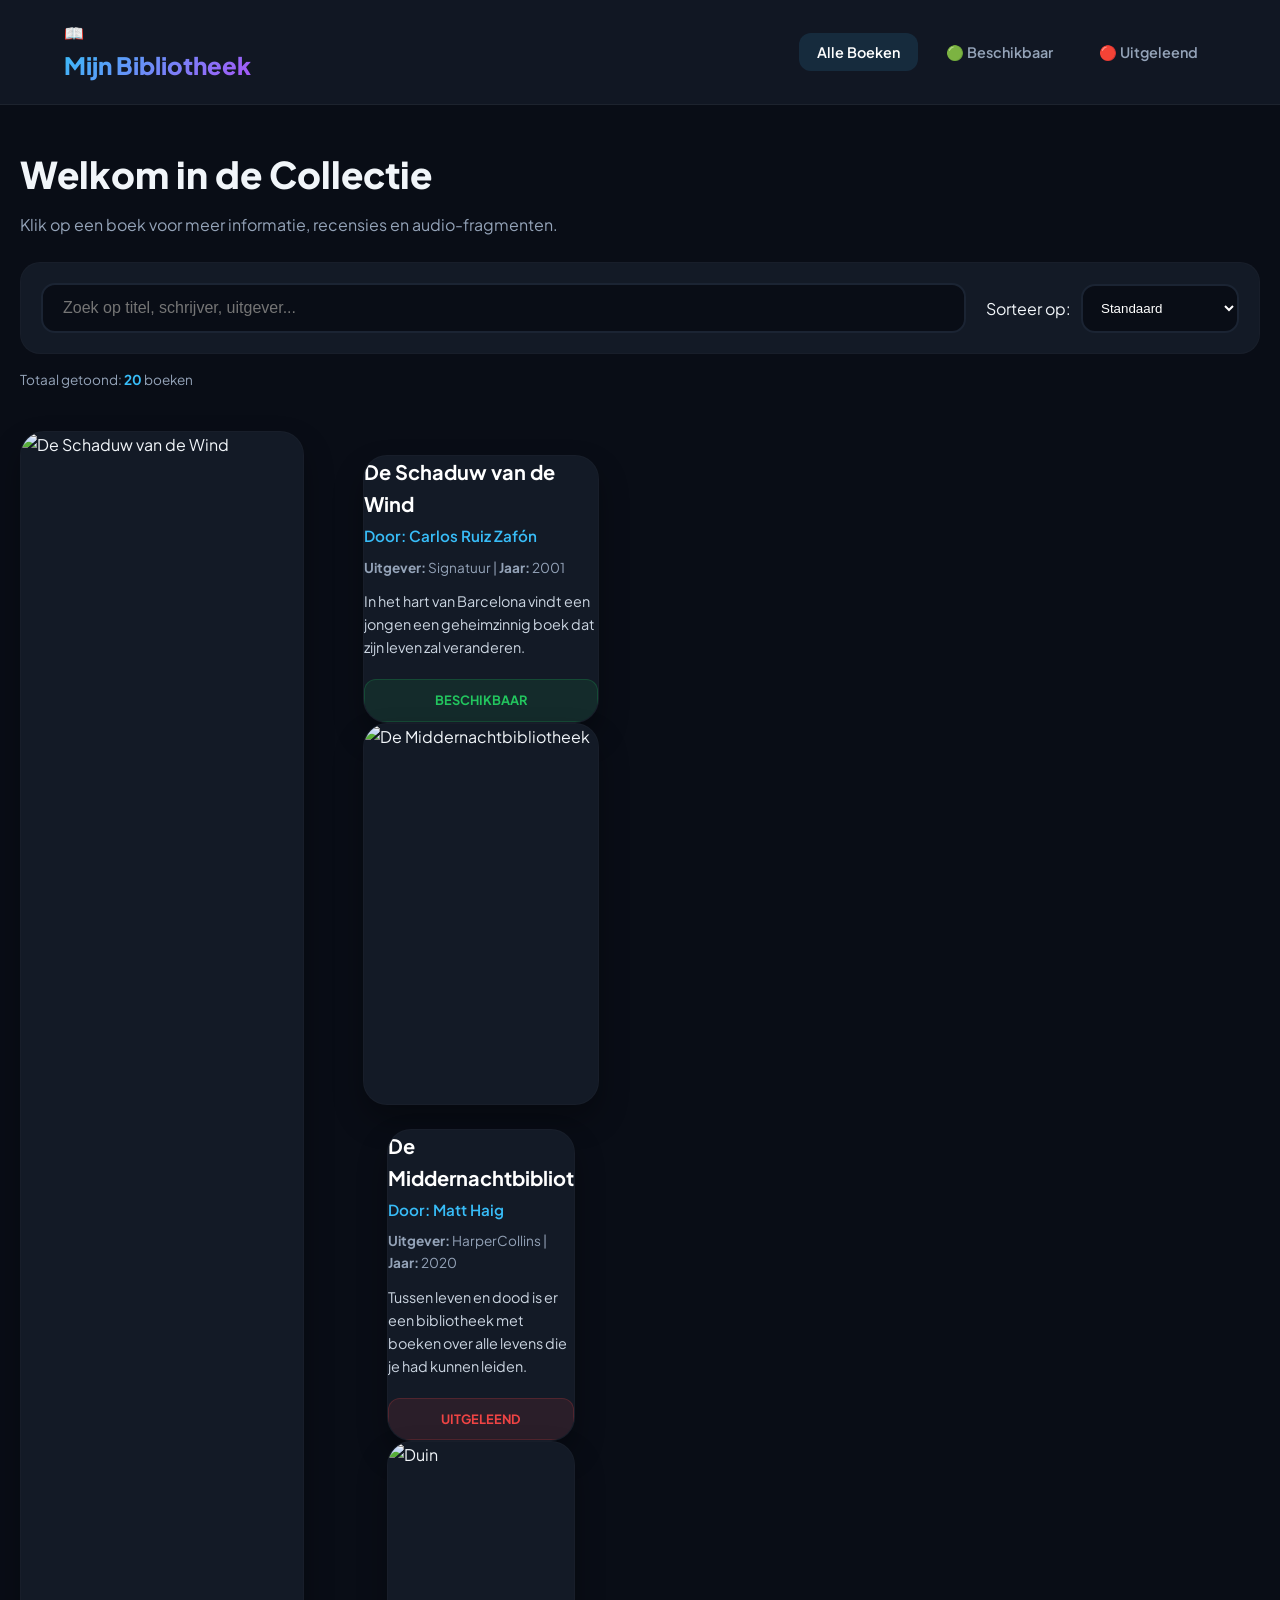
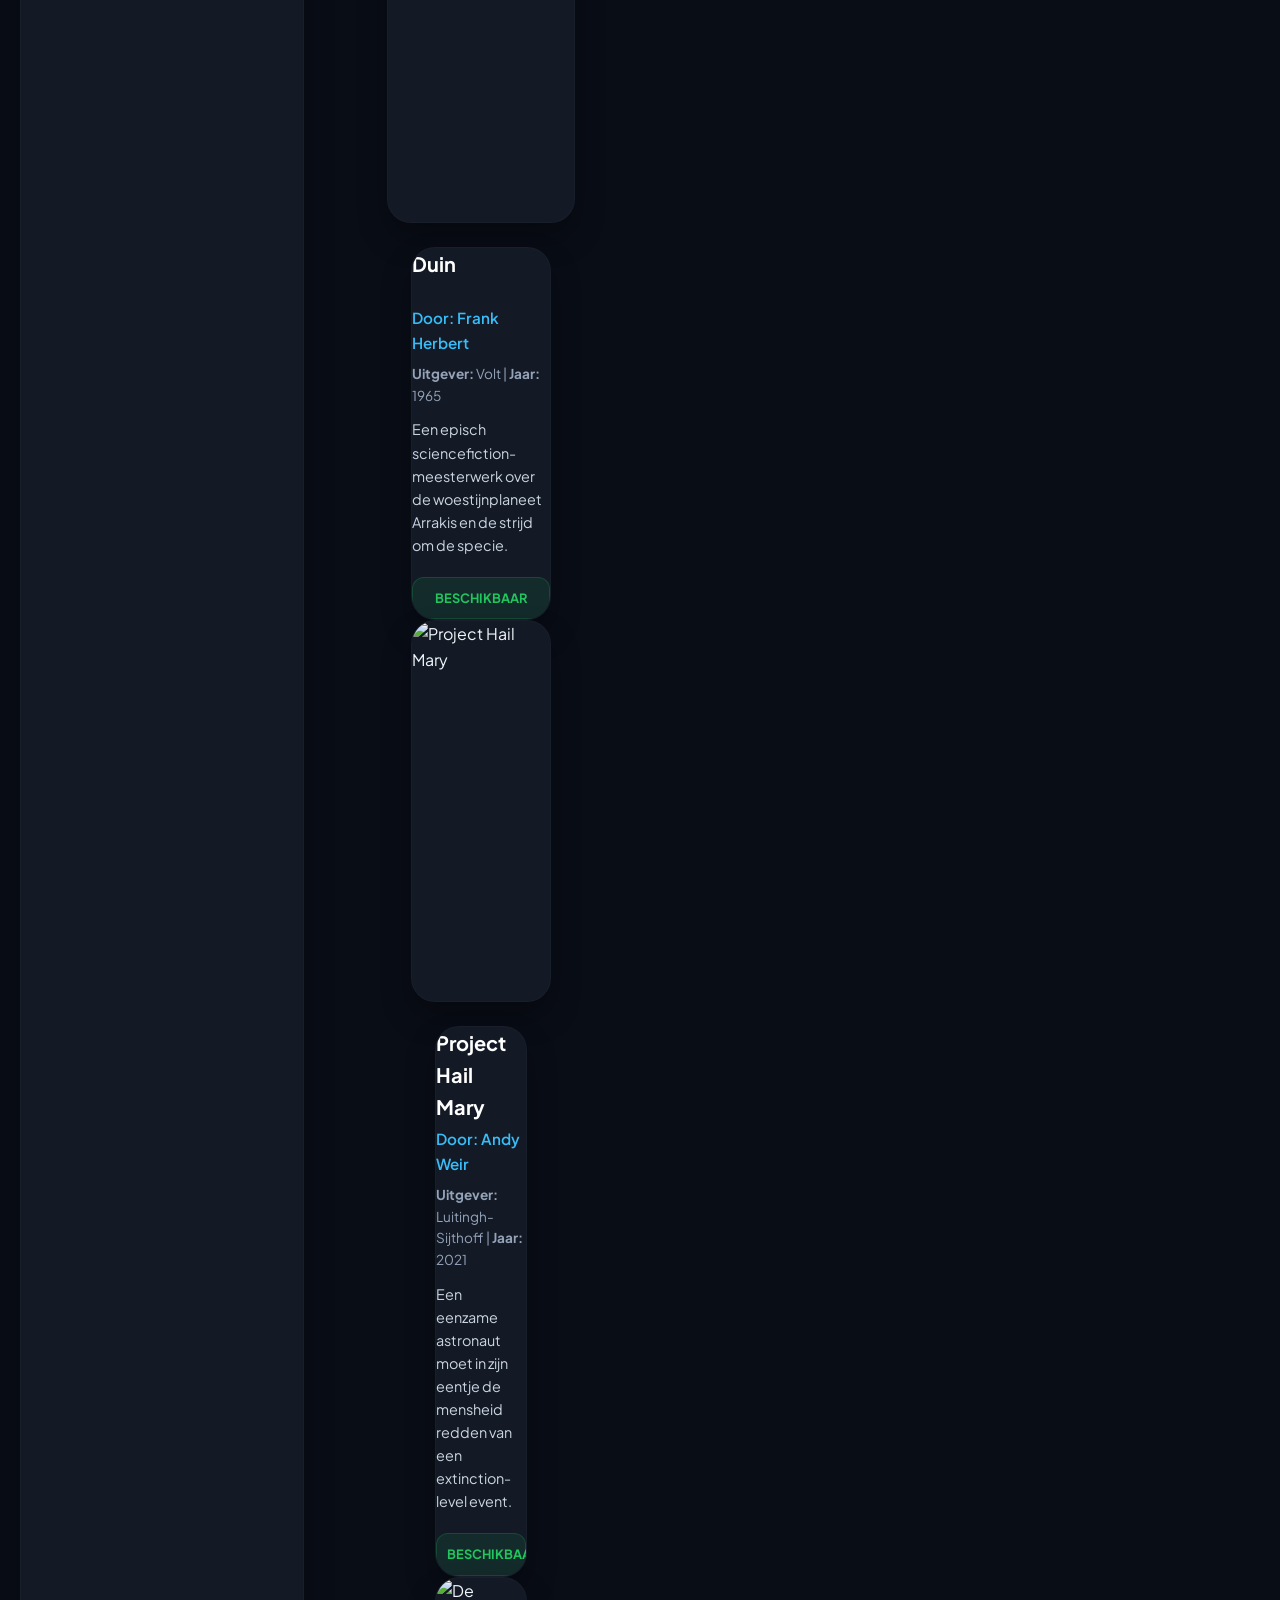
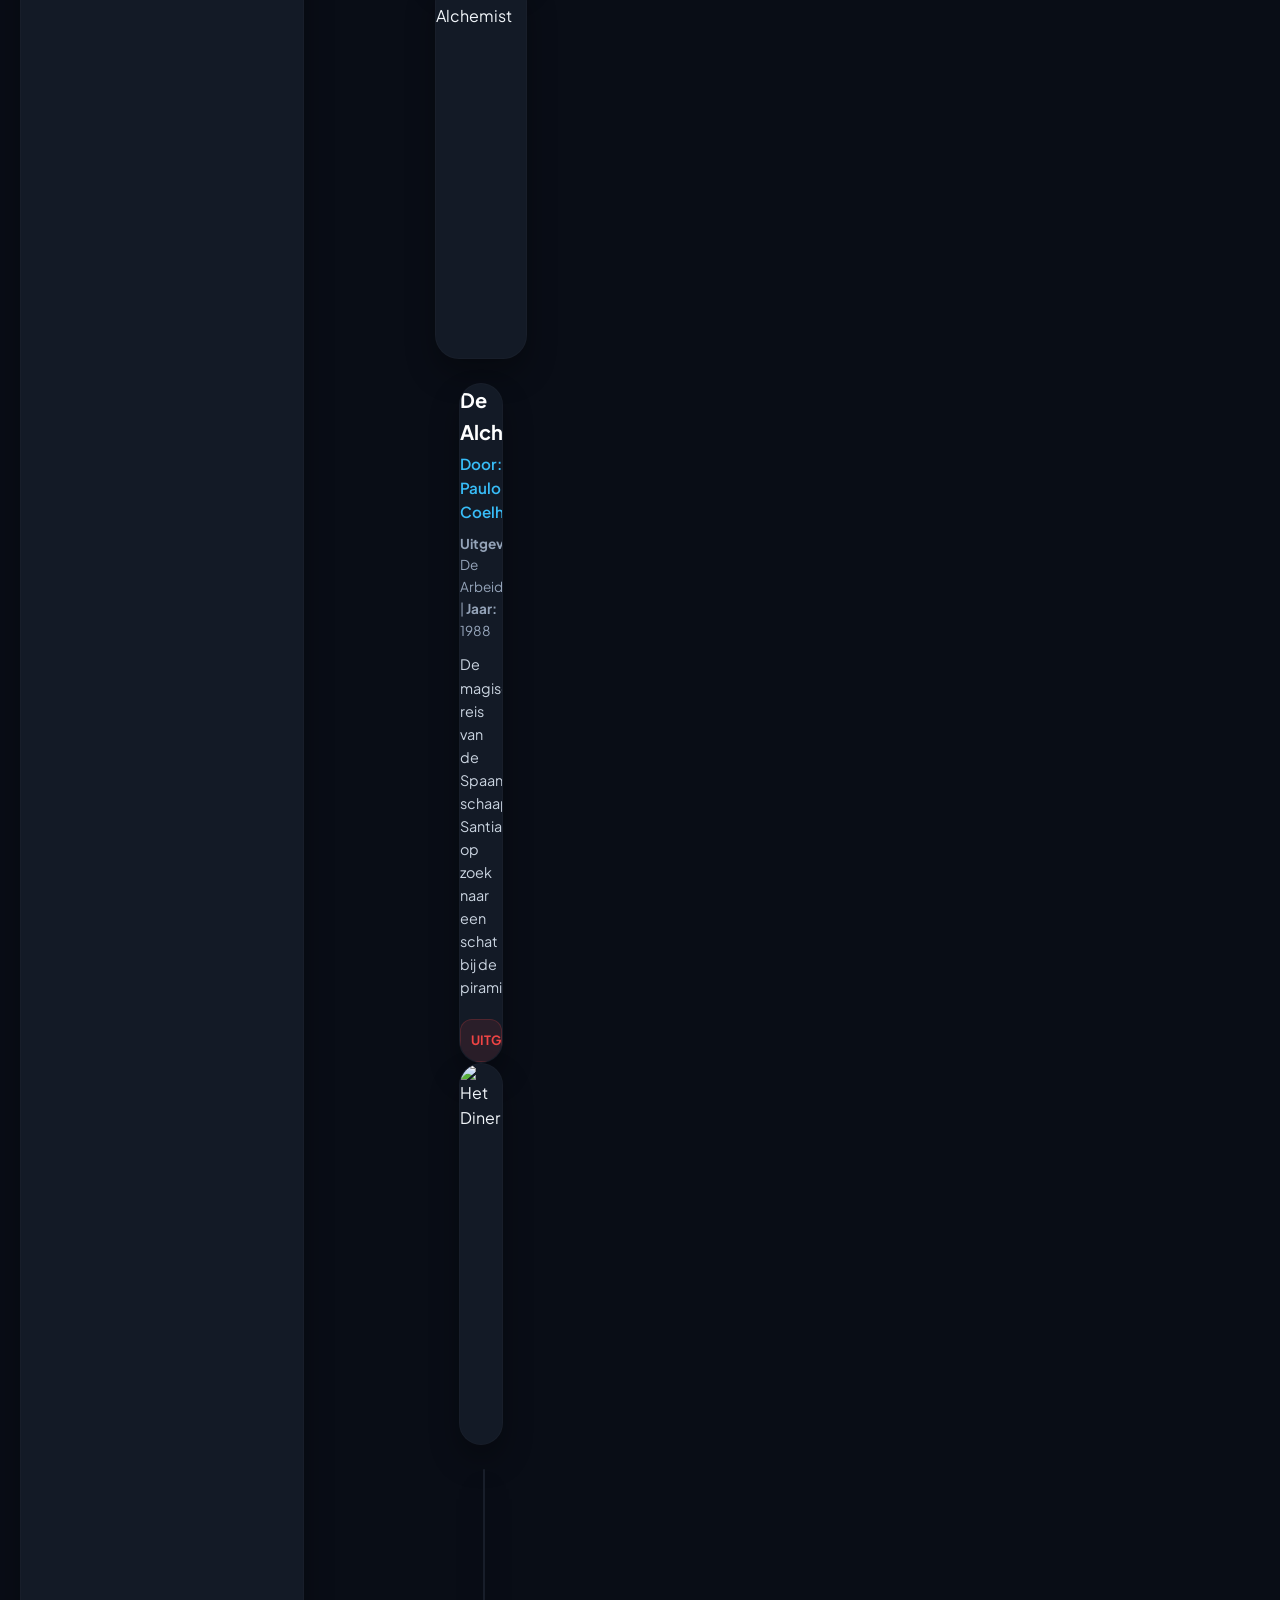
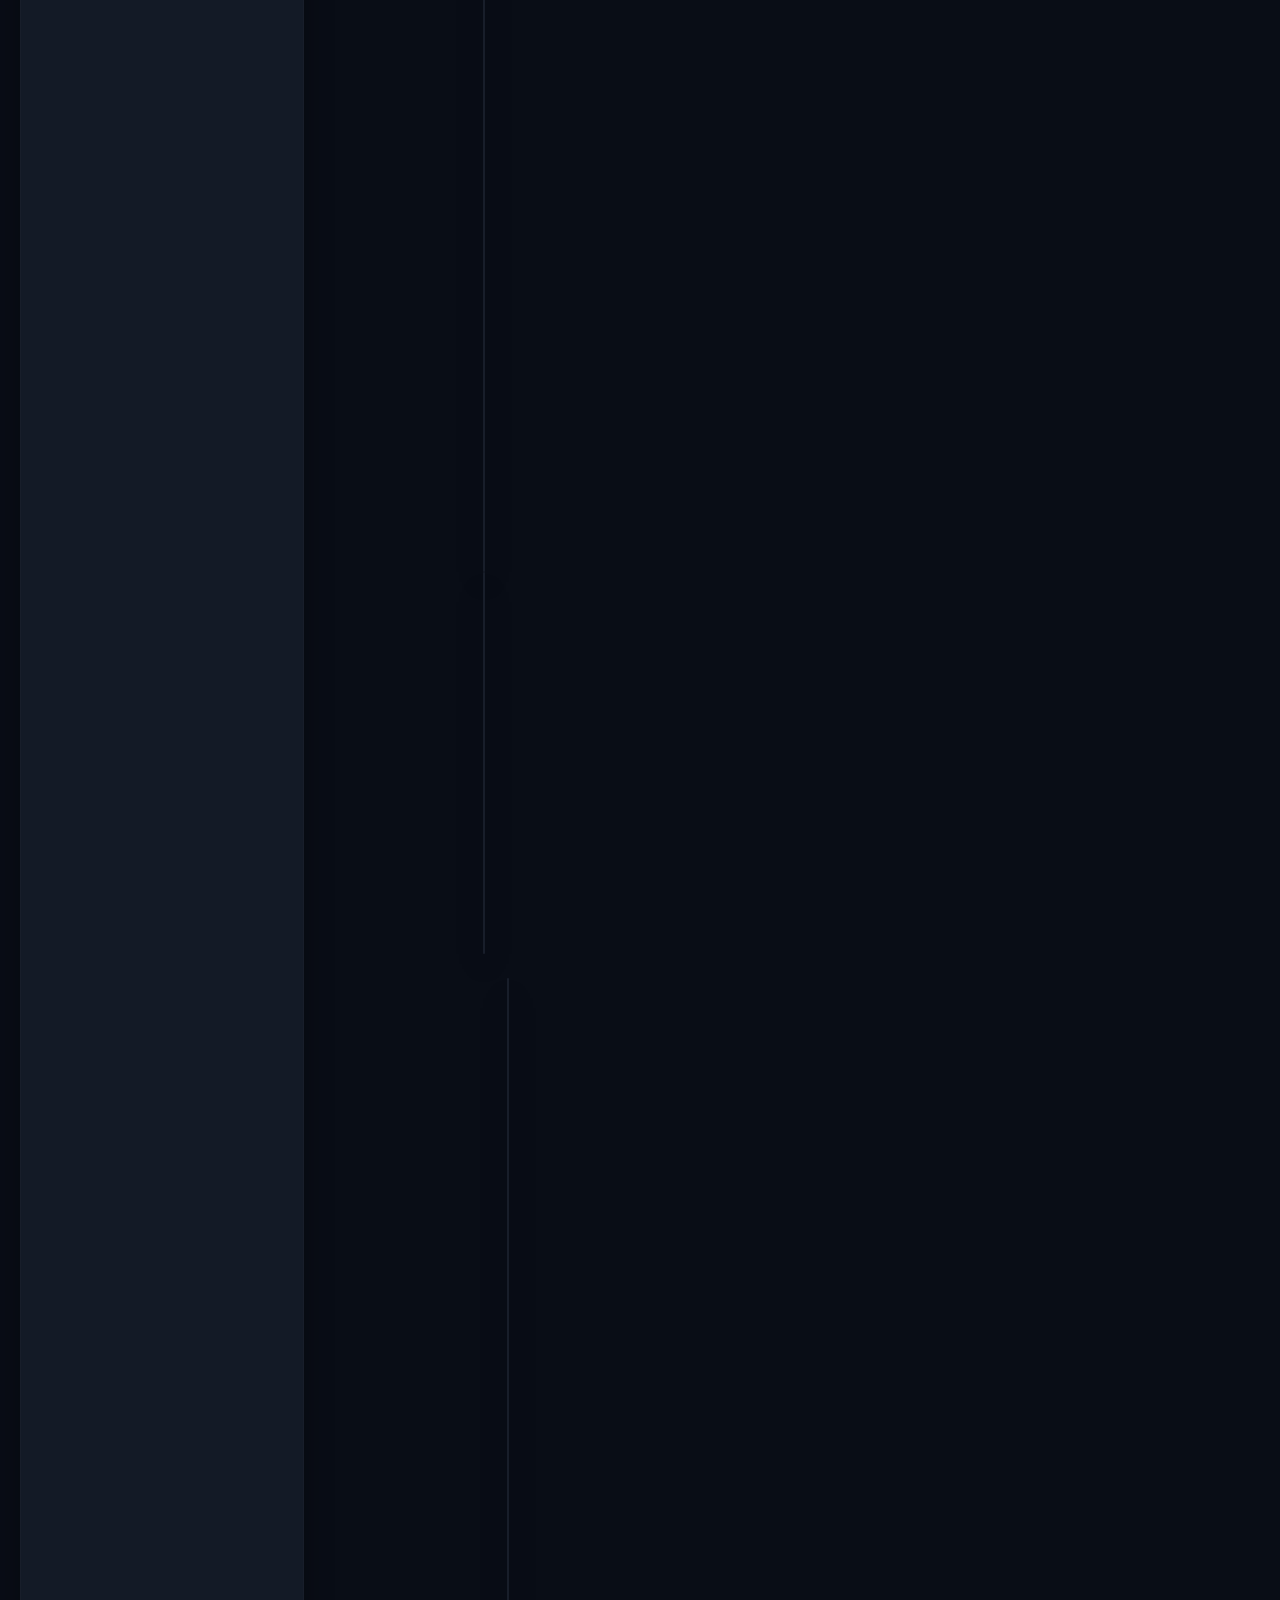
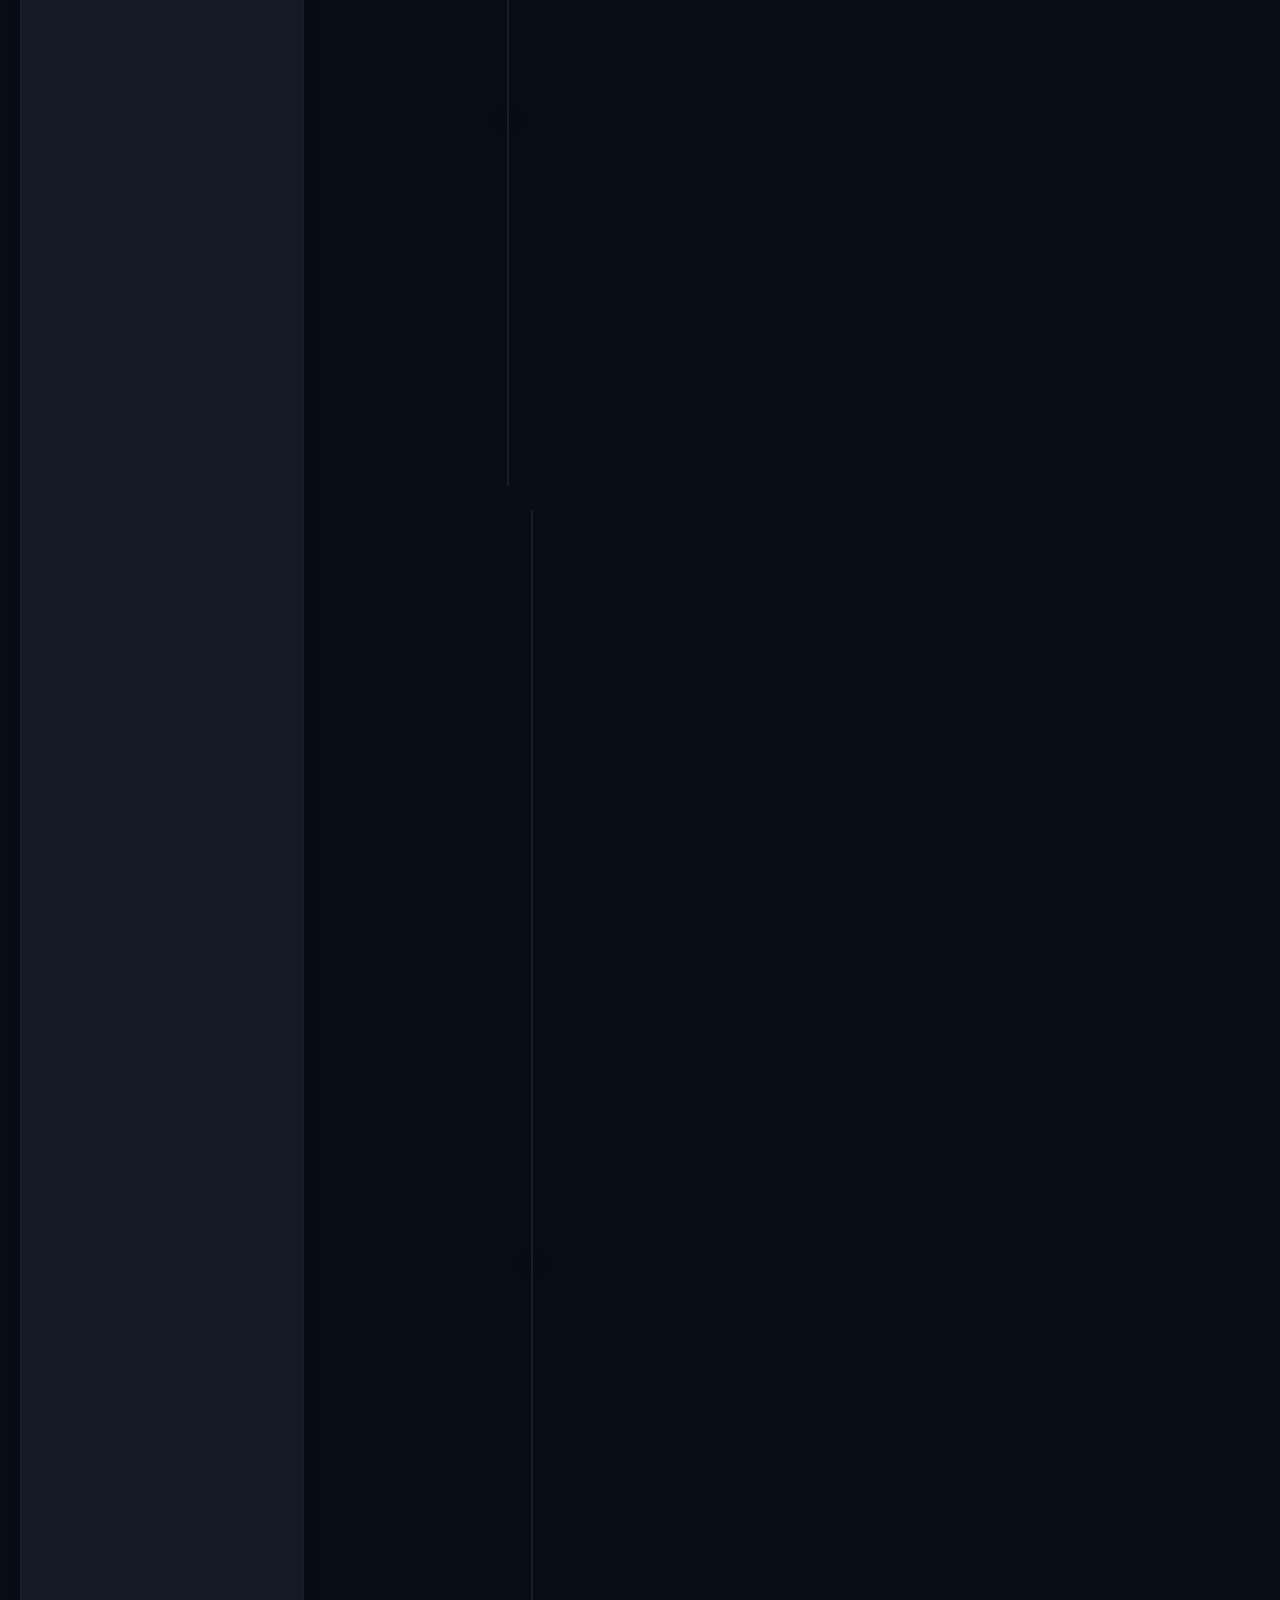
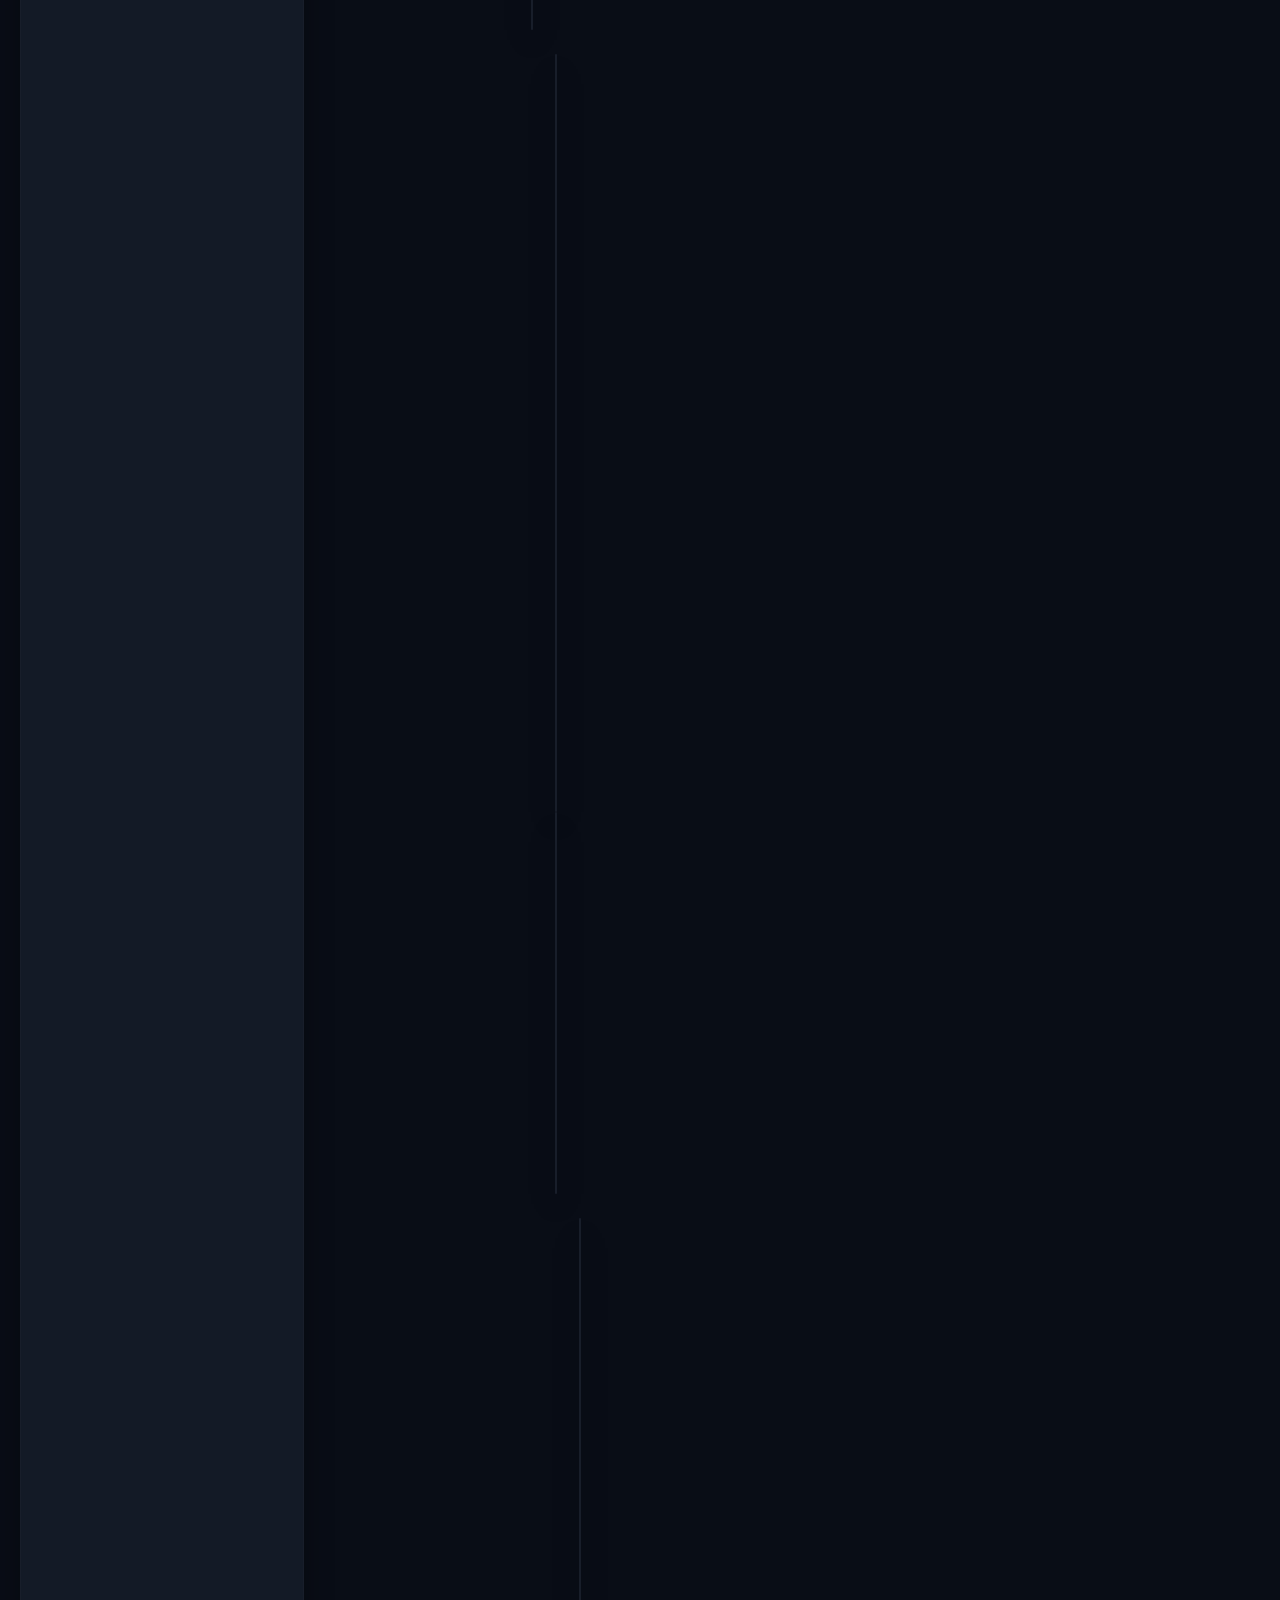
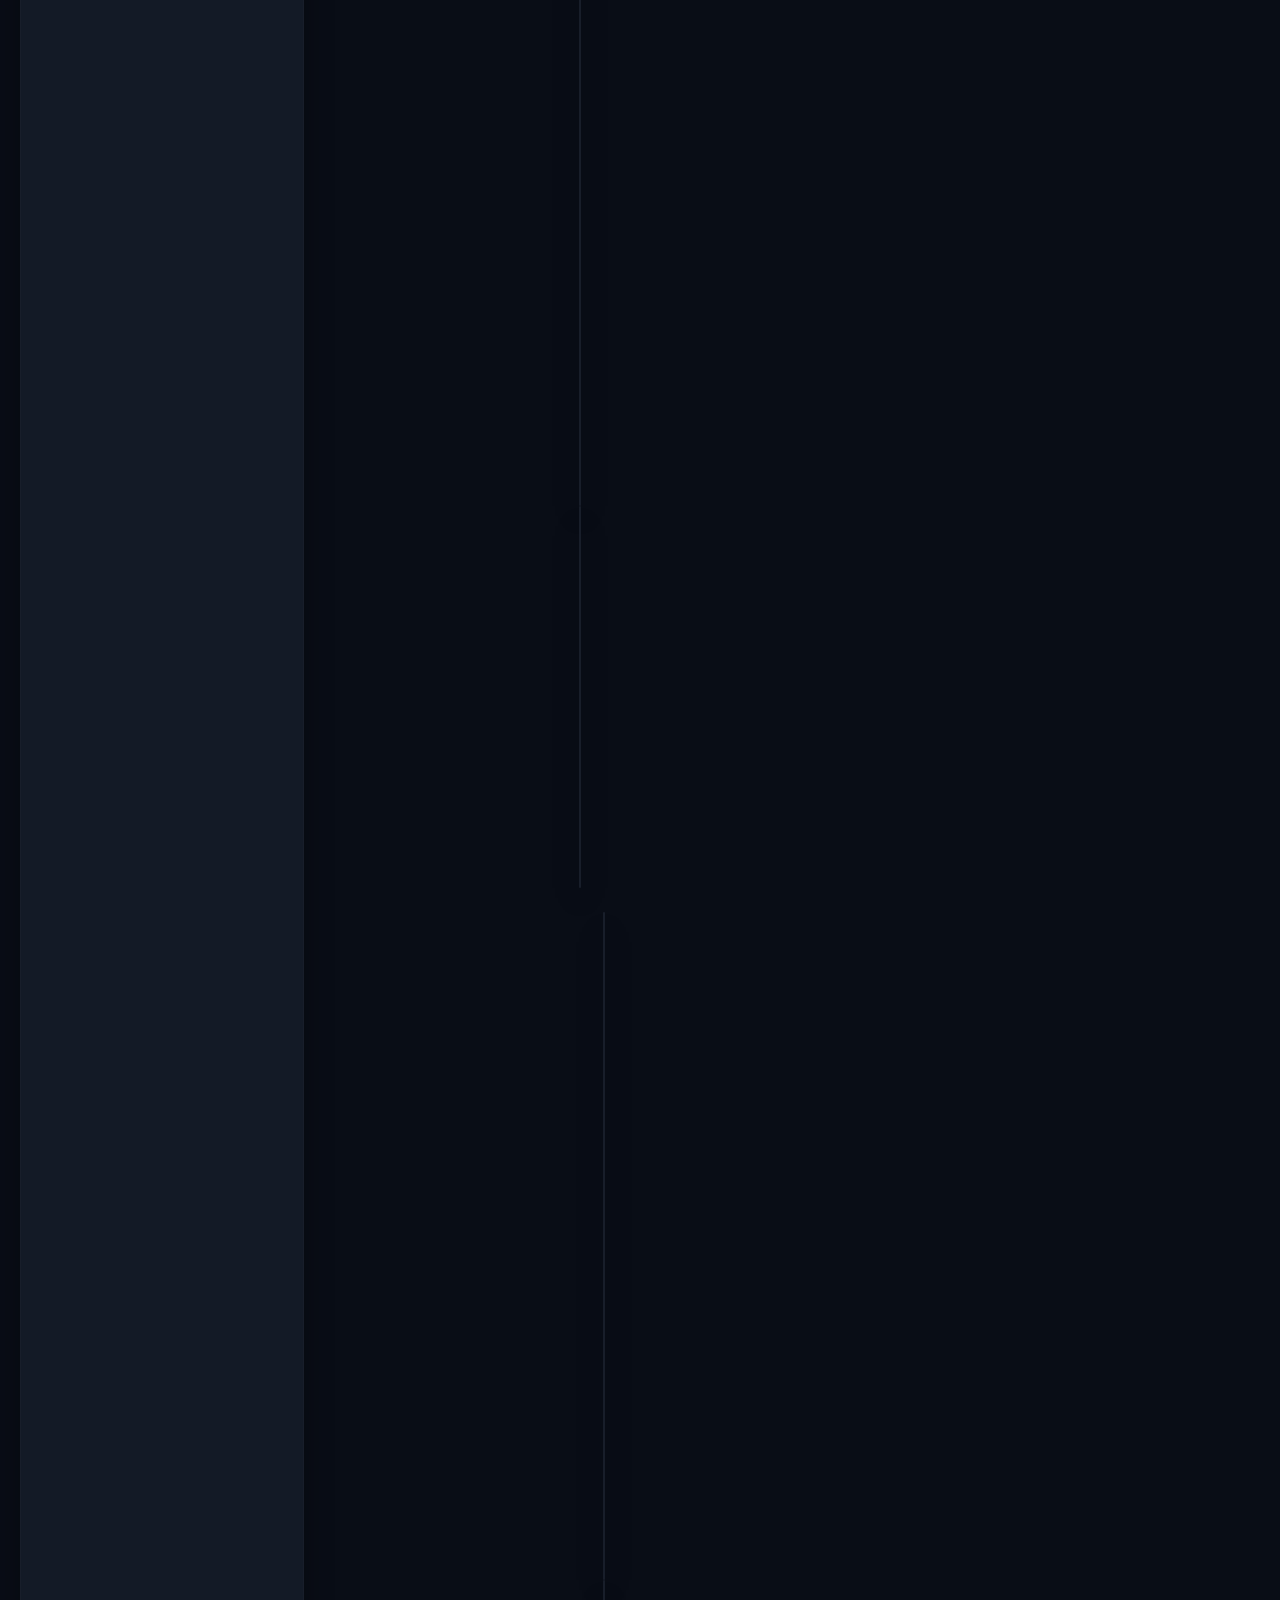
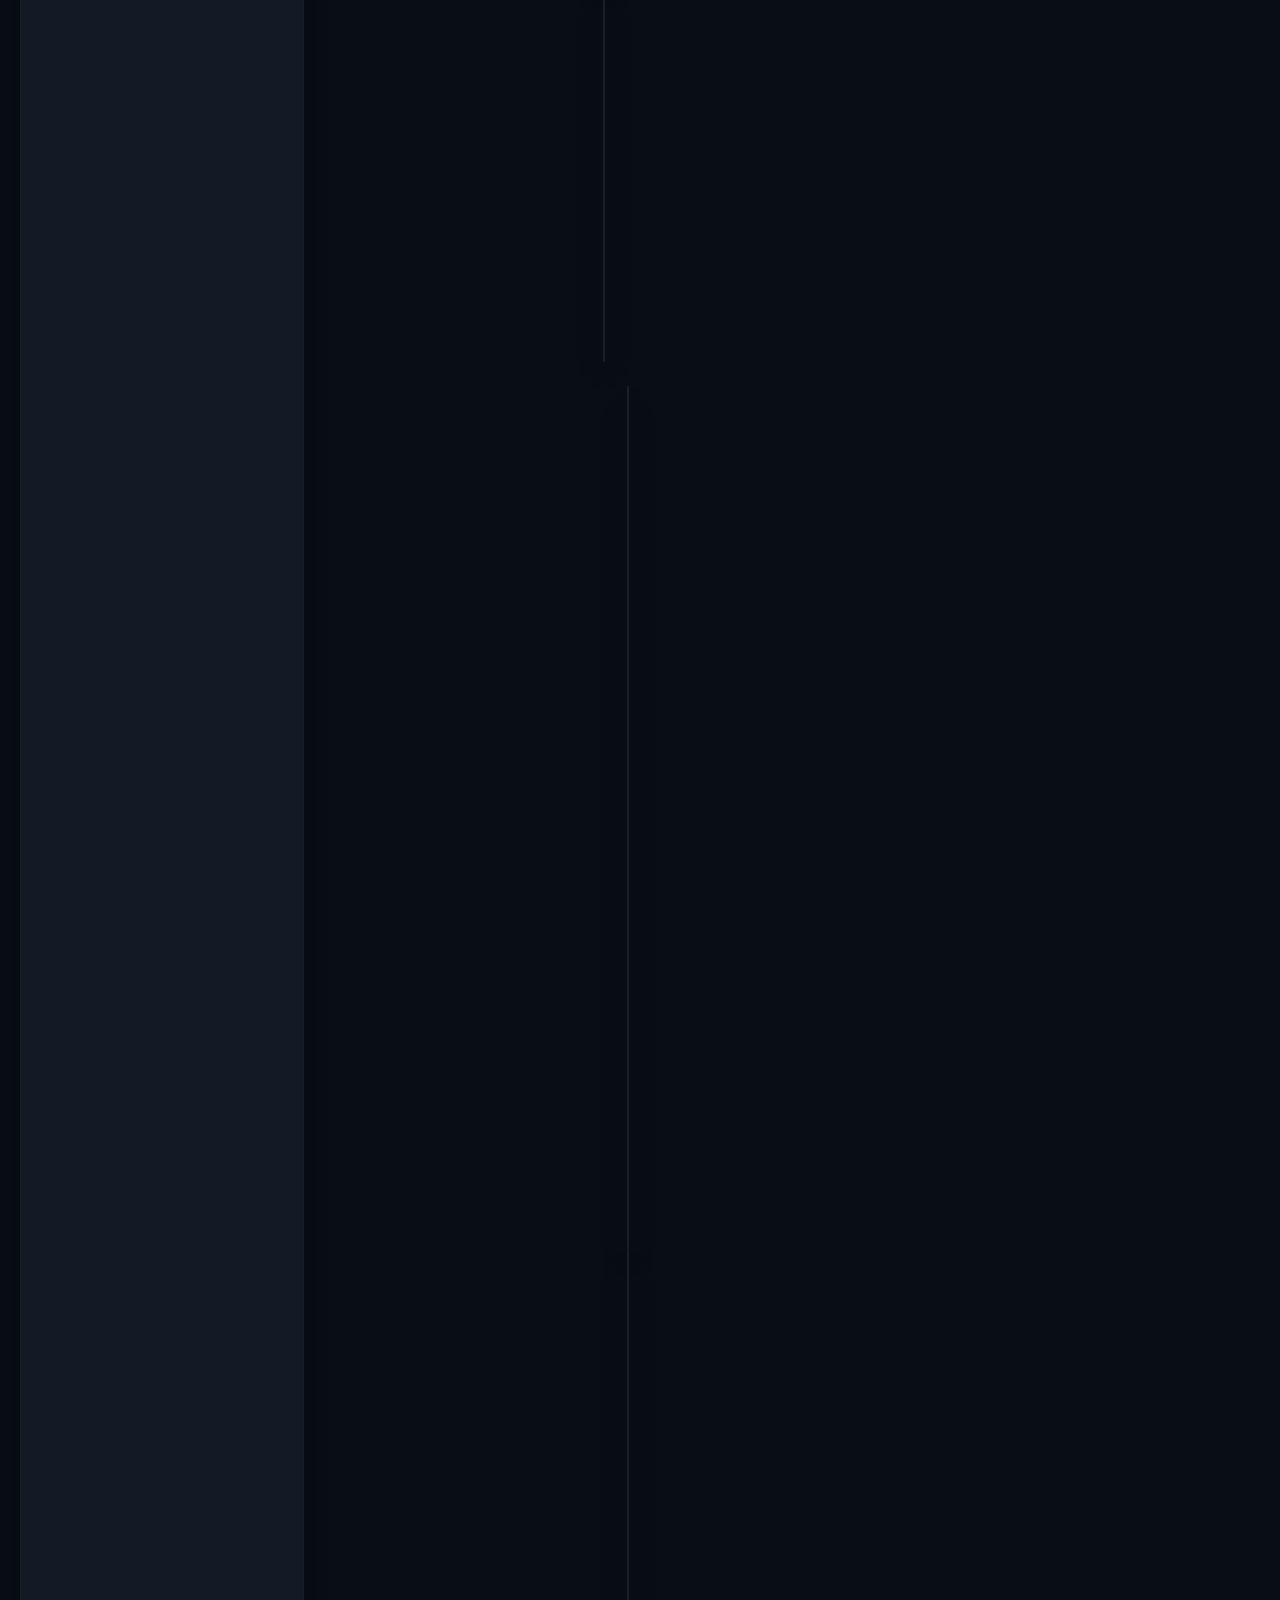
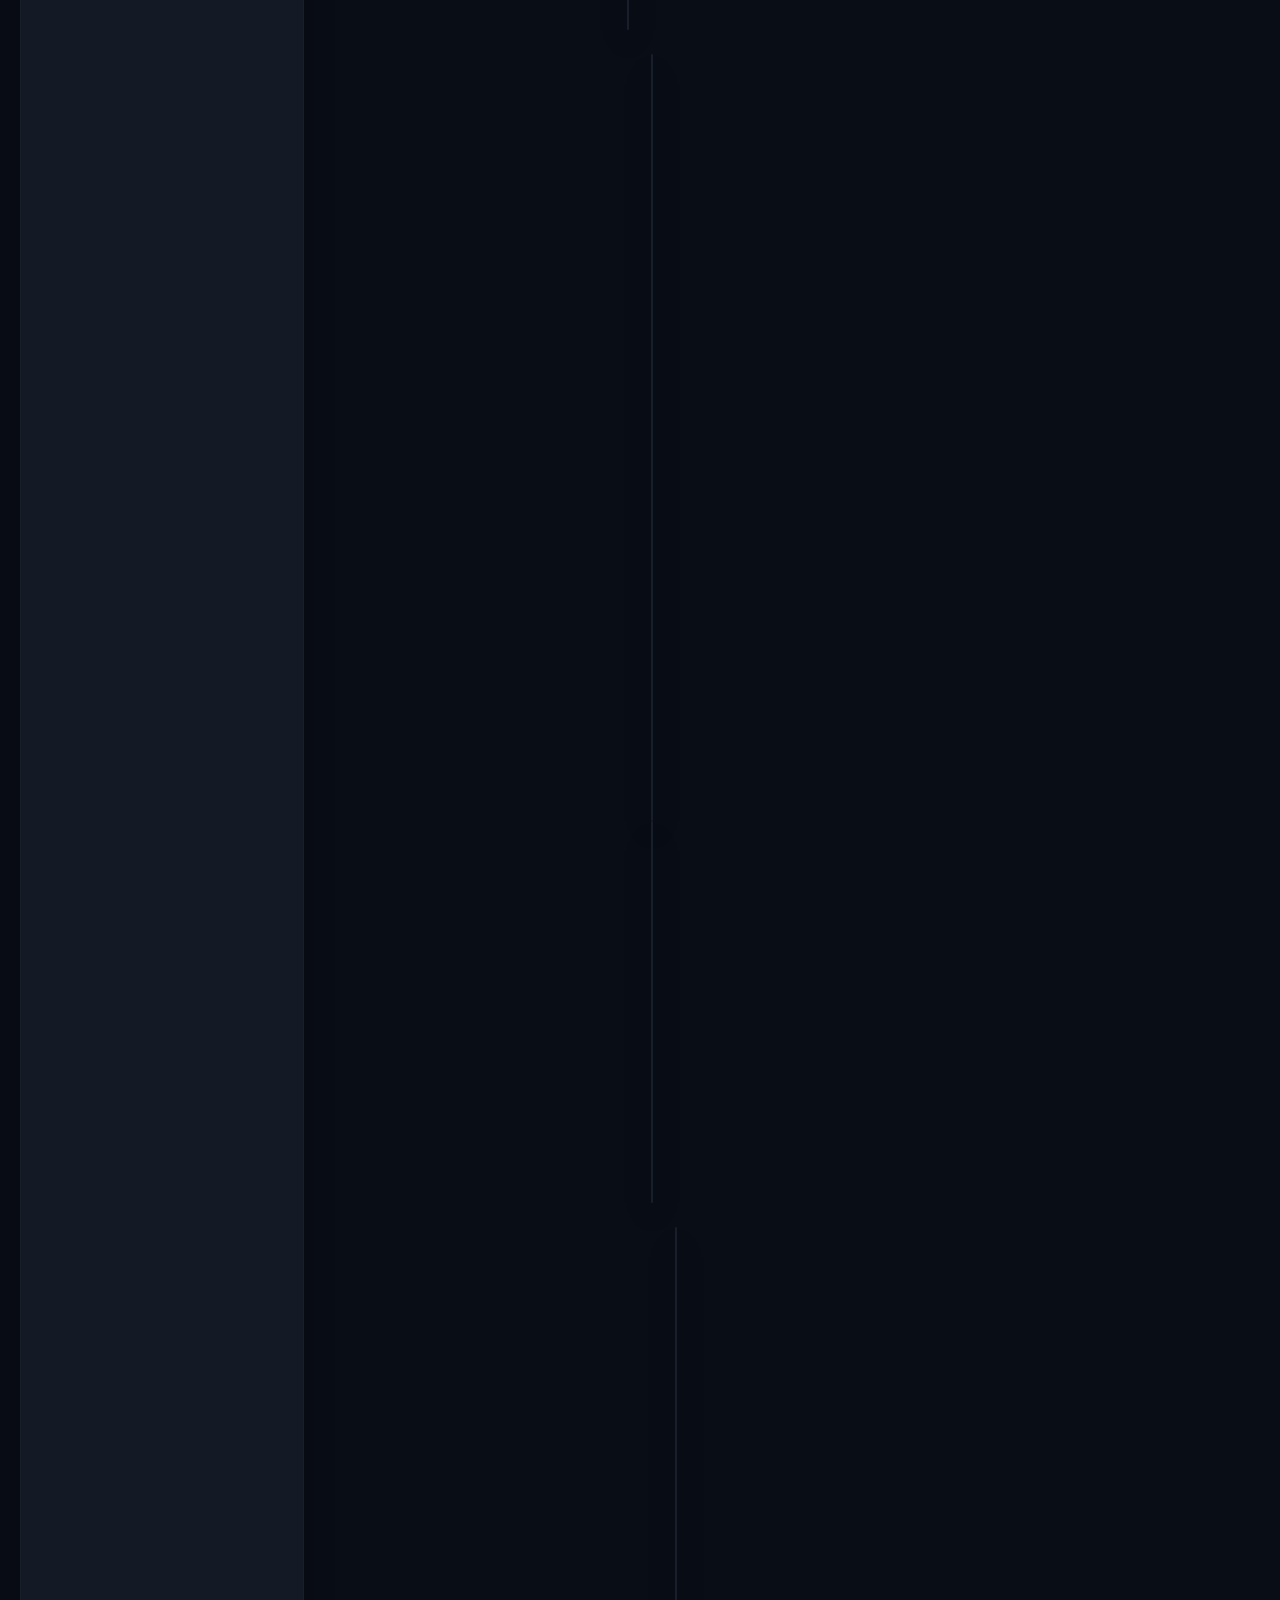
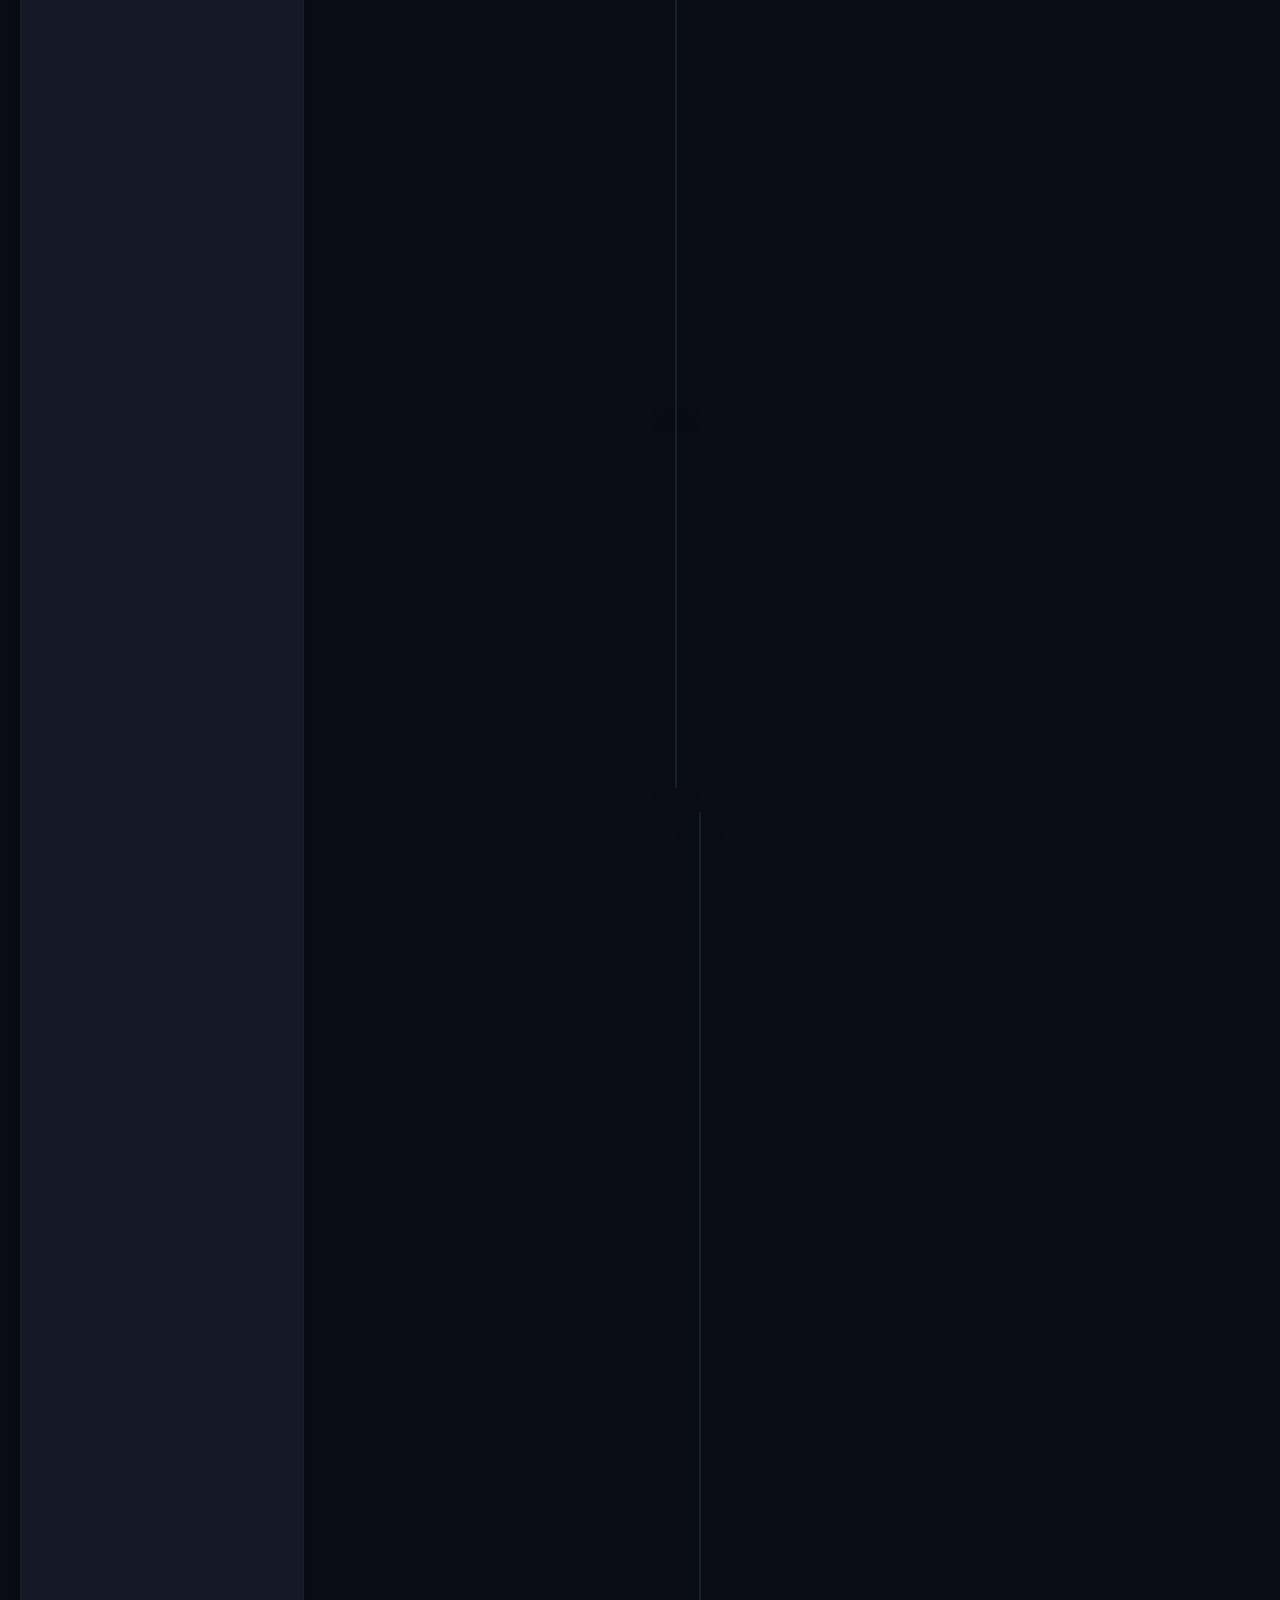
==== index.html @ 660c65e1 "Add files via upload" ====
<!DOCTYPE html>
<html lang="nl">
<head>
    <meta charset="UTF-8">
    <meta name="viewport" content="width=device-width, initial-scale=1.0">
    <title>Mijn Digitale Bibliotheek</title>
    <link rel="preconnect" href="https://fonts.googleapis.com">
    <link rel="preconnect" href="https://fonts.gstatic.com" crossorigin>
    <link href="https://fonts.googleapis.com/css2?family=Plus+Jakarta+Sans:wght@300;400;500;600;700;800&display=swap" rel="stylesheet">
    <link rel="stylesheet" href="style.css">
</head>
<body>

    <header>
        <div class="logo-area">
            <span class="icon">📖</span>
            <h1>Mijn Bibliotheek</h1> </div>
        <nav>
            <ul>
                <li><a href="#" class="nav-link active" data-filter="all">Alle Boeken</a></li>
                <li><a href="#" class="nav-link" data-filter="beschikbaar">🟢 Beschikbaar</a></li>
                <li><a href="#" class="nav-link" data-filter="uitgeleend">🔴 Uitgeleend</a></li>
            </ul>
        </nav>
    </header>

    <section class="dashboard">
        <div class="hero-text">
            <h2>Welkom in de Collectie</h2>
            <p>Klik op een boek voor meer informatie, recensies en audio-fragmenten.</p>
        </div>
        
        <div class="controls-panel">
            <div class="search-box">
                <input type="text" id="searchBar" placeholder="Zoek op titel, schrijver, uitgever...">
            </div>
            <div class="sort-box">
                <label for="sortSelect">Sorteer op:</label>
                <select id="sortSelect">
                    <option value="default">Standaard</option>
                    <option value="titel-az">Titel (A-Z)</option>
                    <option value="titel-za">Titel (Z-A)</option>
                    <option value="jaar-nieuw">Jaar (Nieuw-Oud)</option>
                </select>
            </div>
        </div>
        <div class="stats-counter">Totaal getoond: <span id="visible-count">20</span> boeken</div>
    </section>

    <main class="bibliotheek-container" id="bookGrid">

        <a href="detail.html?id=1" class="boek" data-status="beschikbaar" data-title="De Schaduw van de Wind" data-year="2001">
            <div class="cover-wrapper">
                <img src="images/de-schaduw-van-de-wind.jpg" alt="De Schaduw van de Wind">
            </div>
            <div class="boek-info">
                <h2>De Schaduw van de Wind</h2>
                <p class="schrijver">Door: Carlos Ruiz Zafón</p>
                <p class="meta-data"><strong>Uitgever:</strong> Signatuur | <strong>Jaar:</strong> 2001</p>
                <p class="beschrijving">In het hart van Barcelona vindt een jongen een geheimzinnig boek dat zijn leven zal veranderen.</p>
                <div class="status-container"><span class="status-badge beschikbaar">Beschikbaar</span></div>
            </a>

        <a href="detail.html?id=2" class="boek" data-status="uitgeleend" data-title="De Middernachtbibliotheek" data-year="2020">
            <div class="cover-wrapper">
                <img src="images/de-middernachtbibliotheek.jpg" alt="De Middernachtbibliotheek">
            </div>
            <div class="boek-info">
                <h2>De Middernachtbibliotheek</h2>
                <p class="schrijver">Door: Matt Haig</p>
                <p class="meta-data"><strong>Uitgever:</strong> HarperCollins | <strong>Jaar:</strong> 2020</p>
                <p class="beschrijving">Tussen leven en dood is er een bibliotheek met boeken over alle levens die je had kunnen leiden.</p>
                <div class="status-container"><span class="status-badge uitgeleend">Uitgeleend</span></div>
            </a>

        <a href="detail.html?id=3" class="boek" data-status="beschikbaar" data-title="Duin" data-year="1965">
            <div class="cover-wrapper">
                <img src="images/duin.jpg" alt="Duin">
            </div>
            <div class="boek-info">
                <h2>Duin</h2>
                <p class="schrijver">Door: Frank Herbert</p>
                <p class="meta-data"><strong>Uitgever:</strong> Volt | <strong>Jaar:</strong> 1965</p>
                <p class="beschrijving">Een episch sciencefiction-meesterwerk over de woestijnplaneet Arrakis en de strijd om de specie.</p>
                <div class="status-container"><span class="status-badge beschikbaar">Beschikbaar</span></div>
            </a>

        <a href="detail.html?id=4" class="boek" data-status="beschikbaar" data-title="Project Hail Mary" data-year="2021">
            <div class="cover-wrapper">
                <img src="images/project-hail-mary.jpg" alt="Project Hail Mary">
            </div>
            <div class="boek-info">
                <h2>Project Hail Mary</h2>
                <p class="schrijver">Door: Andy Weir</p>
                <p class="meta-data"><strong>Uitgever:</strong> Luitingh-Sijthoff | <strong>Jaar:</strong> 2021</p>
                <p class="beschrijving">Een eenzame astronaut moet in zijn eentje de mensheid redden van een extinction-level event.</p>
                <div class="status-container"><span class="status-badge beschikbaar">Beschikbaar</span></div>
            </a>

        <a href="detail.html?id=5" class="boek" data-status="uitgeleend" data-title="De Alchemist" data-year="1988">
            <div class="cover-wrapper">
                <img src="images/de-alchemist.jpg" alt="De Alchemist">
            </div>
            <div class="boek-info">
                <h2>De Alchemist</h2>
                <p class="schrijver">Door: Paulo Coelho</p>
                <p class="meta-data"><strong>Uitgever:</strong> De Arbeiderspers | <strong>Jaar:</strong> 1988</p>
                <p class="beschrijving">De magische reis van de Spaanse schaapherder Santiago op zoek naar een schat bij de piramiden.</p>
                <div class="status-container"><span class="status-badge uitgeleend">Uitgeleend</span></div>
            </a>

        <a href="detail.html?id=6" class="boek" data-status="beschikbaar" data-title="Het Diner" data-year="2009">
            <div class="cover-wrapper">
                <img src="images/het-diner.jpg" alt="Het Diner">
            </div>
            <div class="boek-info">
                <h2>Het Diner</h2>
                <p class="schrijver">Door: Herman Koch</p>
                <p class="meta-data"><strong>Uitgever:</strong> Ambo|Anthos | <strong>Jaar:</strong> 2009</p>
                <p class="beschrijving">Twee echtparen gaan chic uit eten. Ondertussen ligt het criminele lot van hun zonen op tafel.</p>
                <div class="status-container"><span class="status-badge beschikbaar">Beschikbaar</span></div>
            </a>

        <a href="detail.html?id=7" class="boek" data-status="beschikbaar" data-title="De Hobbit" data-year="1937">
            <div class="cover-wrapper">
                <img src="images/de-hobbit.jpg" alt="De Hobbit">
            </div>
            <div class="boek-info">
                <h2>De Hobbit</h2>
                <p class="schrijver">Door: J.R.R. Tolkien</p>
                <p class="meta-data"><strong>Uitgever:</strong> Boekerij | <strong>Jaar:</strong> 1937</p>
                <p class="beschrijving">Bilbo Balings wordt meegesleurd in een avontuur om een schat terug te winnen van de draak Smaug.</p>
                <div class="status-container"><span class="status-badge beschikbaar">Beschikbaar</span></div>
            </a>

        <a href="detail.html?id=8" class="boek" data-status="uitgeleend" data-title="Sapiens" data-year="2011">
            <div class="cover-wrapper">
                <img src="images/sapiens.jpg" alt="Sapiens">
            </div>
            <div class="boek-info">
                <h2>Sapiens</h2>
                <p class="schrijver">Door: Yuval Noah Harari</p>
                <p class="meta-data"><strong>Uitgever:</strong> Thomas Rap | <strong>Jaar:</strong> 2011</p>
                <p class="beschrijving">Een fascinerende reis door de geschiedenis van de mensheid, van apen tot heersers van de aarde.</p>
                <div class="status-container"><span class="status-badge uitgeleend">Uitgeleend</span></div>
            </a>

        <a href="detail.html?id=9" class="boek" data-status="beschikbaar" data-title="Grand Hotel Europa" data-year="2018">
            <div class="cover-wrapper">
                <img src="images/grand-hotel-europa.jpg" alt="Grand Hotel Europa">
            </div>
            <div class="boek-info">
                <h2>Grand Hotel Europa</h2>
                <p class="schrijver">Door: Ilja Leonard Pfeijffer</p>
                <p class="meta-data"><strong>Uitgever:</strong> Das Mag | <strong>Jaar:</strong> 2018</p>
                <p class="beschrijving">Een meeslepende roman over de identiteit van Europa en de grote impact van het massatoerisme.</p>
                <div class="status-container"><span class="status-badge beschikbaar">Beschikbaar</span></div>
            </a>

        <a href="detail.html?id=10" class="boek" data-status="uitgeleend" data-title="Daar waar de rivierkreeften zingen" data-year="2018">
            <div class="cover-wrapper">
                <img src="images/daar-waar-de-rivierkreeften-zingen.jpg" alt="Daar waar de rivierkreeften zingen">
            </div>
            <div class="boek-info">
                <h2>Daar waar de rivierkreeften zingen</h2>
                <p class="schrijver">Door: Delia Owens</p>
                <p class="meta-data"><strong>Uitgever:</strong> The House of Books | <strong>Jaar:</strong> 2018</p>
                <p class="beschrijving">Het moerasmeisje Kya groeit alleen op. Als er een man dood wordt gevonden, is zij de hoofdverdachte.</p>
                <div class="status-container"><span class="status-badge uitgeleend">Uitgeleend</span></div>
            </a>

        <a href="detail.html?id=11" class="boek" data-status="beschikbaar" data-title="1984" data-year="1949">
            <div class="cover-wrapper">
                <img src="images/1984.jpg" alt="1984">
            </div>
            <div class="boek-info">
                <h2>1984</h2>
                <p class="schrijver">Door: George Orwell</p>
                <p class="meta-data"><strong>Uitgever:</strong> De Arbeiderspers | <strong>Jaar:</strong> 1949</p>
                <p class="beschrijving">De wereldberoemde dystopie over Big Brother, totale surveillance en de manipulatie van de waarheid.</p>
                <div class="status-container"><span class="status-badge beschikbaar">Beschikbaar</span></div>
            </a>

        <a href="detail.html?id=12" class="boek" data-status="beschikbaar" data-title="Harry Potter en de Steen der Wijzen" data-year="1997">
            <div class="cover-wrapper">
                <img src="images/harry-potter-steen-der-wijzen.jpg" alt="Harry Potter">
            </div>
            <div class="boek-info">
                <h2>Harry Potter en de Steen der Wijzen</h2>
                <p class="schrijver">Door: J.K. Rowling</p>
                <p class="meta-data"><strong>Uitgever:</strong> De Harmonie | <strong>Jaar:</strong> 1997</p>
                <p class="beschrijving">De jonge weesjongen Harry ontdekt dat hij een tovenaar is en mag studeren aan Zweinstein.</p>
                <div class="status-container"><span class="status-badge beschikbaar">Beschikbaar</span></div>
            </a>

        <a href="detail.html?id=13" class="boek" data-status="uitgeleend" data-title="De Da Vinci Code" data-year="2003">
            <div class="cover-wrapper">
                <img src="images/de-da-vinci-code.jpg" alt="De Da Vinci Code">
            </div>
            <div class="boek-info">
                <h2>De Da Vinci Code</h2>
                <p class="schrijver">Door: Dan Brown</p>
                <p class="meta-data"><strong>Uitgever:</strong> Luitingh | <strong>Jaar:</strong> 2003</p>
                <p class="beschrijving">Robert Langdon moet een moord in het Louvre oplossen en stuit op een eeuwenoud geheim genootschap.</p>
                <div class="status-container"><span class="status-badge uitgeleend">Uitgeleend</span></div>
            </a>

        <a href="detail.html?id=14" class="boek" data-status="beschikbaar" data-title="De Zeven Zussen" data-year="2014">
            <div class="cover-wrapper">
                <img src="images/de-zeven-zussen.jpg" alt="De Zeven Zussen">
            </div>
            <div class="boek-info">
                <h2>De Zeven Zussen</h2>
                <p class="schrijver">Door: Lucinda Riley</p>
                <p class="meta-data"><strong>Uitgever:</strong> Xander Uitgevers | <strong>Jaar:</strong> 2014</p>
                <p class="beschrijving">Na de dood van hun adoptievader komen zussen samen om puzzels over hun afkomst op te lossen.</p>
                <div class="status-container"><span class="status-badge beschikbaar">Beschikbaar</span></div>
            </a>

        <a href="detail.html?id=15" class="boek" data-status="beschikbaar" data-title="De Waarheid over de zaak Harry Quebert" data-year="2012">
            <div class="cover-wrapper">
                <img src="images/de-waarheid-over-de-zaak-harry-quebert.jpg" alt="Harry Quebert">
            </div>
            <div class="boek-info">
                <h2>De Waarheid over de zaak Harry Quebert</h2>
                <p class="schrijver">Door: Joël Dicker</p>
                <p class="meta-data"><strong>Uitgever:</strong> De Bezige Bij | <strong>Jaar:</strong> 2012</p>
                <p class="beschrijving">Een jonge schrijver probeert de onschuld te bewijzen van zijn mentor, die beschuldigd wordt van moord.</p>
                <div class="status-container"><span class="status-badge beschikbaar">Beschikbaar</span></div>
            </a>

        <a href="detail.html?id=16" class="boek" data-status="uitgeleend" data-title="De Grijze Jager" data-year="2004">
            <div class="cover-wrapper">
                <img src="images/de-grijze-jager.jpg" alt="De Grijze Jager">
            </div>
            <div class="boek-info">
                <h2>De Grijze Jager: Ruïnes van Gorlan</h2>
                <p class="schrijver">Door: John Flanagan</p>
                <p class="meta-data"><strong>Uitgever:</strong> Gottmer | <strong>Jaar:</strong> 2004</p>
                <p class="beschrijving">Will is klein voor zijn leeftijd, maar wordt gekozen als leerling van de mysterieuze Grijze Jagers.</p>
                <div class="status-container"><span class="status-badge uitgeleend">Uitgeleend</span></div>
            </a>

        <a href="detail.html?id=17" class="boek" data-status="beschikbaar" data-title="Het Parfum" data-year="1985">
            <div class="cover-wrapper">
                <img src="images/het-parfum.jpg" alt="Het Parfum">
            </div>
            <div class="boek-info">
                <h2>Het Parfum</h2>
                <p class="schrijver">Door: Patrick Süskind</p>
                <p class="meta-data"><strong>Uitgever:</strong> Prometheus | <strong>Jaar:</strong> 1985</p>
                <p class="beschrijving">Jean-Baptiste Grenouille heeft een fenomenale reukzin. Zijn obsessie voor het ultieme parfum drijft hem tot moord.</p>
                <div class="status-container"><span class="status-badge beschikbaar">Beschikbaar</span></div>
            </a>

        <a href="detail.html?id=18" class="boek" data-status="beschikbaar" data-title="De Broncode" data-year="2015">
            <div class="cover-wrapper">
                <img src="images/de-broncode.jpg" alt="De Broncode">
            </div>
            <div class="boek-info">
                <h2>De Broncode</h2>
                <p class="schrijver">Door: Mark Elsberg</p>
                <p class="meta-data"><strong>Uitgever:</strong> Meulenhoff | <strong>Jaar:</strong> 2015</p>
                <p class="beschrijving">Een hypermoderne technothriller over kunstmatige intelligentie die de wereldwijde systemen overneemt.</p>
                <div class="status-container"><span class="status-badge beschikbaar">Beschikbaar</span></div>
            </a>

        <a href="detail.html?id=19" class="boek" data-status="uitgeleend" data-title="Ik kom hier nog op terug" data-year="2024">
            <div class="cover-wrapper">
                <img src="images/ik-kom-hier-nog-op-terug.jpg" alt="Ik kom hier nog op terug">
            </div>
            <div class="boek-info">
                <h2>Ik kom hier nog op terug</h2>
                <p class="schrijver">Door: Rob van Essen</p>
                <p class="meta-data"><strong>Uitgever:</strong> Nijgh & Van Ditmar | <strong>Jaar:</strong> 2024</p>
                <p class="beschrijving">Een man krijgt de kans om gemaakte fouten uit zijn studententijd op magische wijze te herstellen.</p>
                <div class="status-container"><span class="status-badge uitgeleend">Uitgeleend</span></div>
            </a>

        <a href="detail.html?id=20" class="boek" data-status="beschikbaar" data-title="Schaduw van de Nacht" data-year="2011">
            <div class="cover-wrapper">
                <img src="images/schaduw-van-de-nacht.jpg" alt="Schaduw van de Nacht">
            </div>
            <div class="boek-info">
                <h2>Schaduw van de Nacht</h2>
                <p class="schrijver">Door: Deborah Harkness</p>
                <p class="meta-data"><strong>Uitgever:</strong> De Fontein | <strong>Jaar:</strong> 2011</p>
                <p class="beschrijving">Wanneer een historica (en onwillige heks) een betoverd manuscript opent, ontwaakt een oude strijd.</p>
                <div class="status-container"><span class="status-badge beschikbaar">Beschikbaar</span></div>
            </a>

    </main>

    <script src="script.js"></script>
</body>
</html>
---- style.css ----
/* ROOT VARIABELEN */
:root {
    --bg-dark: #090d16;
    --bg-card: #131a26;
    --bg-control: #1b2433;
    --text-primary: #f1f5f9;
    --text-muted: #94a3b8;
    --accent-blue: #38bdf8;
    --accent-purple: #a855f7;
    --color-green: #22c55e;
    --color-red: #ef4444;
}

/* RESET */
* {
    margin: 0;
    padding: 0;
    box-sizing: border-box;
}

body {
    font-family: 'Plus Jakarta Sans', sans-serif;
    background-color: var(--bg-dark);
    color: var(--text-primary);
    line-height: 1.6;
}

/* KOPPELINGSTYLING (Zorgt dat kaarten er niet uitzien als blauwe hyperlinks) */
a.boek {
    text-decoration: none;
    color: inherit;
}

/* STICKY NAVIGATIEBALK [cite: 57] */
header {
    background: rgba(19, 26, 38, 0.85);
    backdrop-filter: blur(15px);
    -webkit-backdrop-filter: blur(15px);
    padding: 20px 5%;
    position: sticky;
    top: 0;
    z-index: 1000;
    display: flex;
    justify-content: space-between;
    align-items: center;
    border-bottom: 1px solid rgba(255, 255, 255, 0.05);
}

header h1 {
    font-size: 1.5rem;
    font-weight: 800;
    background: linear-gradient(135deg, var(--accent-blue), var(--accent-purple));
    -webkit-background-clip: text;
    -webkit-text-fill-color: transparent;
}

nav ul { display: flex; list-style: none; gap: 10px; }
nav a {
    color: var(--text-muted);
    text-decoration: none;
    font-weight: 600;
    font-size: 0.9rem;
    padding: 10px 18px;
    border-radius: 12px;
    transition: all 0.3s ease;
}
nav a:hover, nav a.active {
    color: #ffffff;
    background: rgba(56, 189, 248, 0.12);
}

/* DASHBOARD & BEDIENING */
.dashboard { max-width: 1400px; margin: 40px auto; padding: 0 20px; }
.hero-text h2 { font-size: 2.3rem; font-weight: 800; margin-bottom: 8px; }
.hero-text p { color: var(--text-muted); margin-bottom: 25px; }

.controls-panel {
    background-color: var(--bg-card);
    padding: 20px;
    border-radius: 20px;
    display: flex; gap: 20px; flex-wrap: wrap;
    border: 1px solid rgba(255, 255, 255, 0.02);
}
.search-box { flex: 2; min-width: 280px; }
.search-box input {
    width: 100%; padding: 14px 20px; border-radius: 14px;
    border: 2px solid var(--bg-control); background-color: var(--bg-dark);
    color: white; font-size: 1rem; outline: none;
}
.search-box input:focus { border-color: var(--accent-blue); }

.sort-box { display: flex; align-items: center; gap: 10px; }
.sort-box select {
    padding: 14px; border-radius: 14px; background: var(--bg-dark);
    color: white; border: 2px solid var(--bg-control); cursor: pointer;
}

.stats-counter { margin-top: 15px; font-size: 0.85rem; color: var(--text-muted); }
.stats-counter span { color: var(--accent-blue); font-weight: 700; }

/* GRID INDELING [cite: 54] */
.bibliotheek-container {
    display: grid;
    grid-template-columns: repeat(auto-fill, minmax(280px, 1fr));
    gap: 35px; max-width: 1400px; margin: 0 auto; padding: 0 20px;
}

/* BOEK KAART DESIGN [cite: 35] */
.boek {
    background-color: var(--bg-card);
    border-radius: 24px; overflow: hidden;
    display: flex; flex-direction: column;
    box-shadow: 0 15px 30px rgba(0, 0, 0, 0.3);
    border: 1px solid rgba(255, 255, 255, 0.02);
    transition: transform 0.4s cubic-bezier(0.175, 0.885, 0.32, 1.15), box-shadow 0.4s ease, border-color 0.4s ease;
}

/* HOVER EFFECTEN [cite: 55] */
.boek:hover {
    transform: translateY(-10px);
    box-shadow: 0 25px 40px rgba(56, 189, 248, 0.15);
    border-color: rgba(56, 189, 248, 0.3);
}

.cover-wrapper { width: 100%; height: 380px; overflow: hidden; }
.boek img { width: 100%; height: 100%; object-fit: cover; transition: transform 0.5s ease; }
.boek:hover img { transform: scale(1.05); }

.boek-info { padding: 24px; display: flex; flex-direction: column; flex-grow: 1; }
.boek-info h2 { font-size: 1.25rem; color: white; margin-bottom: 4px; min-height: 54px; }

.schrijver {
    font-size: 0.95rem;
    color: var(--accent-blue);
    font-weight: 600;
    margin-bottom: 8px;
}

.meta-data { font-size: 0.85rem; color: var(--text-muted); margin-bottom: 12px; }
.beschrijving { font-size: 0.9rem; color: #cbd5e1; margin-bottom: 20px; flex-grow: 1; }

/* VERPLICHTE STATUS BADGES EN KLEUREN [cite: 12, 13, 19, 20, 27] */
.status-badge {
    display: block; text-align: center; padding: 10px;
    border-radius: 12px; font-weight: 700; font-size: 0.8rem; text-transform: uppercase;
}
.beschikbaar { color: var(--color-green); background: rgba(34, 197, 94, 0.1); border: 1px solid rgba(34, 197, 94, 0.2); }
.uitgeleend { color: var(--color-red); background: rgba(239, 68, 68, 0.1); border: 1px solid rgba(239, 68, 68, 0.2); }

/* ========================================== */
/* STYLING SPECIFIEK VOOR DE DETAILPAGINA     */
/* ========================================== */
.detail-page-body {
    padding: 50px 20px;
    display: flex; justify-content: center;
}

.detail-container {
    width: 100%; max-width: 1100px;
    background-color: var(--bg-card);
    padding: 40px; border-radius: 28px;
    box-shadow: 0 20px 50px rgba(0,0,0,0.5);
    border: 1px solid rgba(255, 255, 255, 0.03);
}

.back-btn {
    display: inline-block; text-decoration: none;
    color: var(--accent-blue); font-weight: 600;
    margin-bottom: 30px; transition: transform 0.2s ease;
}
.back-btn:hover { transform: translateX(-5px); }

.detail-layout { display: flex; gap: 50px; flex-wrap: wrap; }
.detail-cover { flex: 1; min-width: 300px; max-width: 400px; }
.detail-cover img { width: 100%; border-radius: 20px; box-shadow: 0 15px 35px rgba(0,0,0,0.6); }

.detail-info { flex: 2; min-width: 300px; }
.detail-info h1 { font-size: 2.5rem; margin-bottom: 5px; color: white; }
.detail-author { font-size: 1.3rem; color: var(--accent-blue); font-weight: 600; margin-bottom: 25px; }

.detail-meta {
    background-color: var(--bg-dark); padding: 20px;
    border-radius: 16px; margin-bottom: 30px;
    display: flex; gap: 30px; flex-wrap: wrap; align-items: center;
}
.detail-meta p { font-size: 0.95rem; color: var(--text-muted); }
.detail-meta strong { color: white; }

.detail-section {
    margin-bottom: 35px; border-bottom: 1px solid rgba(255,255,255,0.05);
    padding-bottom: 25px;
}
.detail-section h3 { font-size: 1.2rem; color: white; margin-bottom: 12px; }
.detail-section p { color: #cbd5e1; font-size: 1rem; line-net: 1.7; }

/* AUDIO SPELER STYLING */
audio { width: 100%; max-width: 500px; margin-top: 10px; filter: invert(0.9) hue-rotate(180deg); }

/* RECENSIE GEBIED */
.reviews-list { display: flex; flex-direction: column; gap: 15px; margin-top: 15px; }
.review-item {
    background-color: var(--bg-dark); padding: 15px 20px;
    border-radius: 14px; font-style: italic; font-size: 0.95rem;
    border-left: 4px solid var(--accent-purple);
}

/* RESPONSIVE DESIGN */
@media (max-width: 768px) {
    .detail-layout { flex-direction: column; }
    .detail-cover { max-width: 100%; }
}
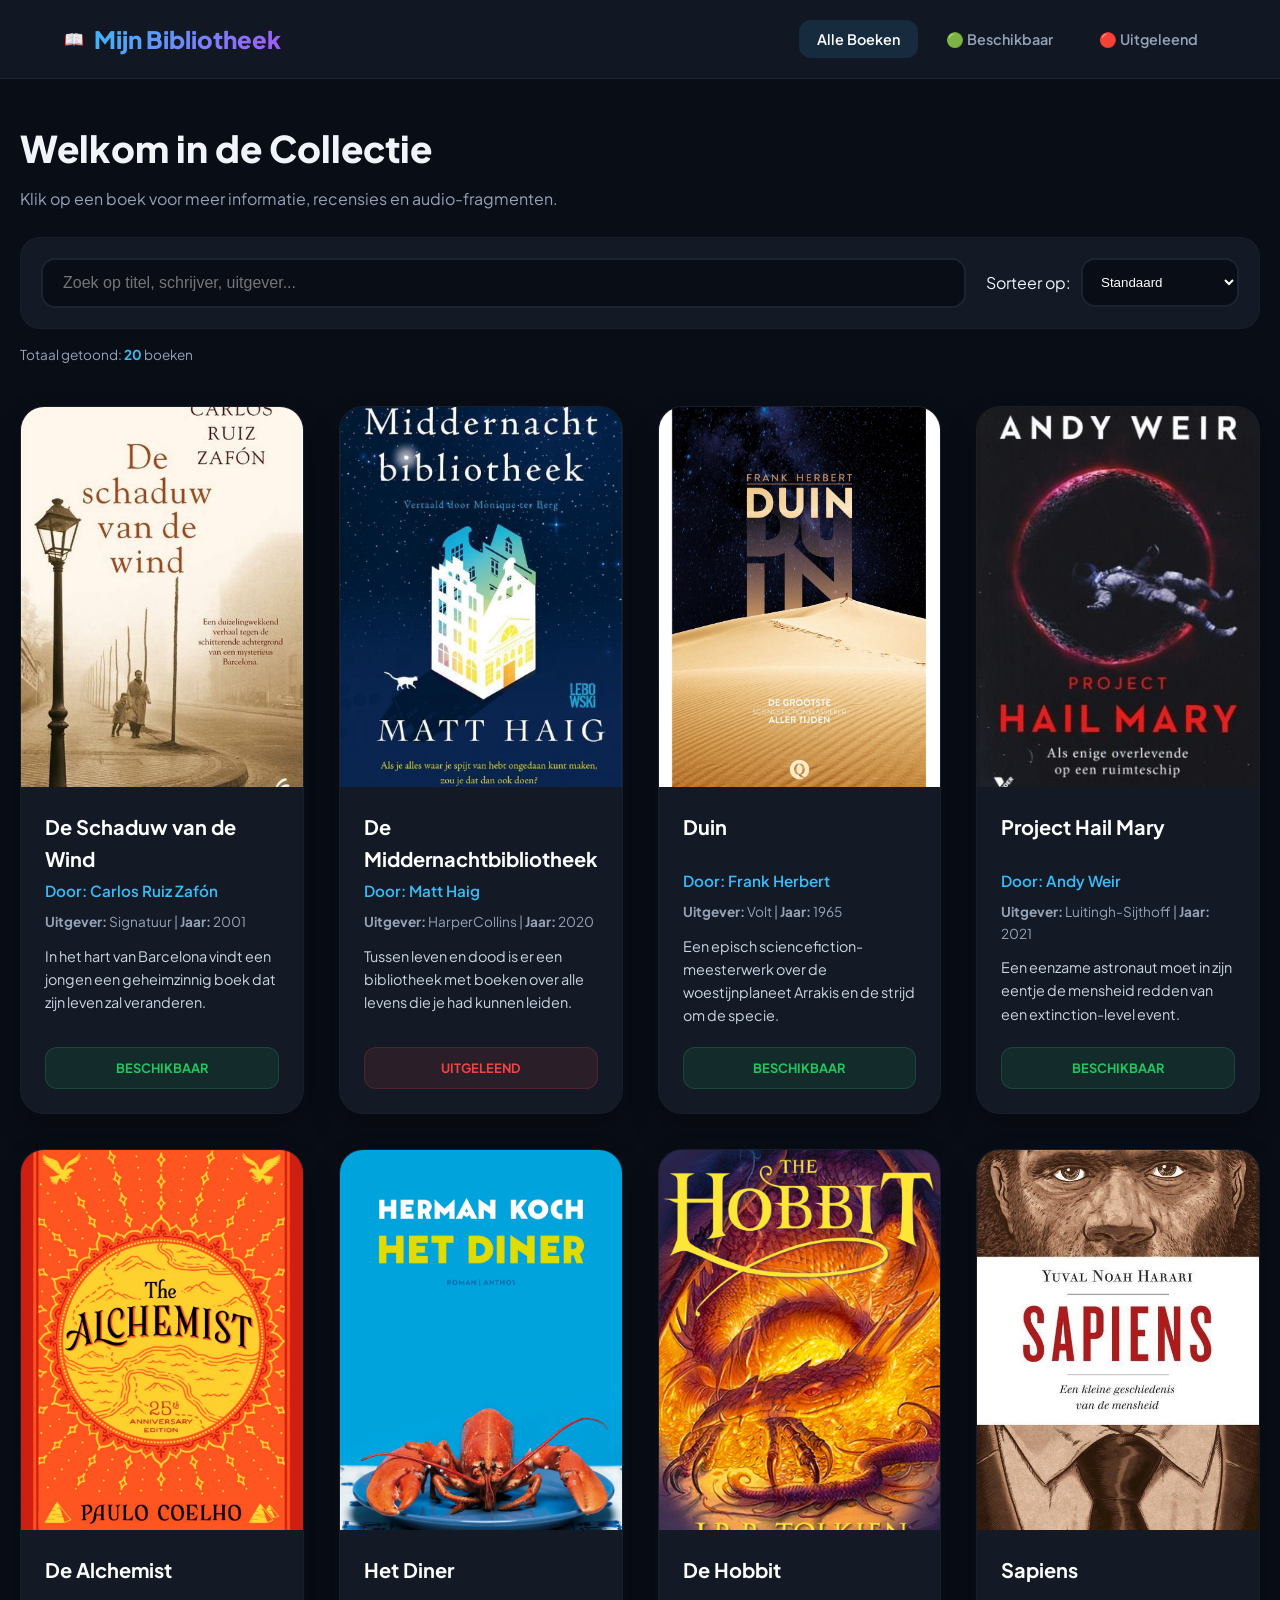
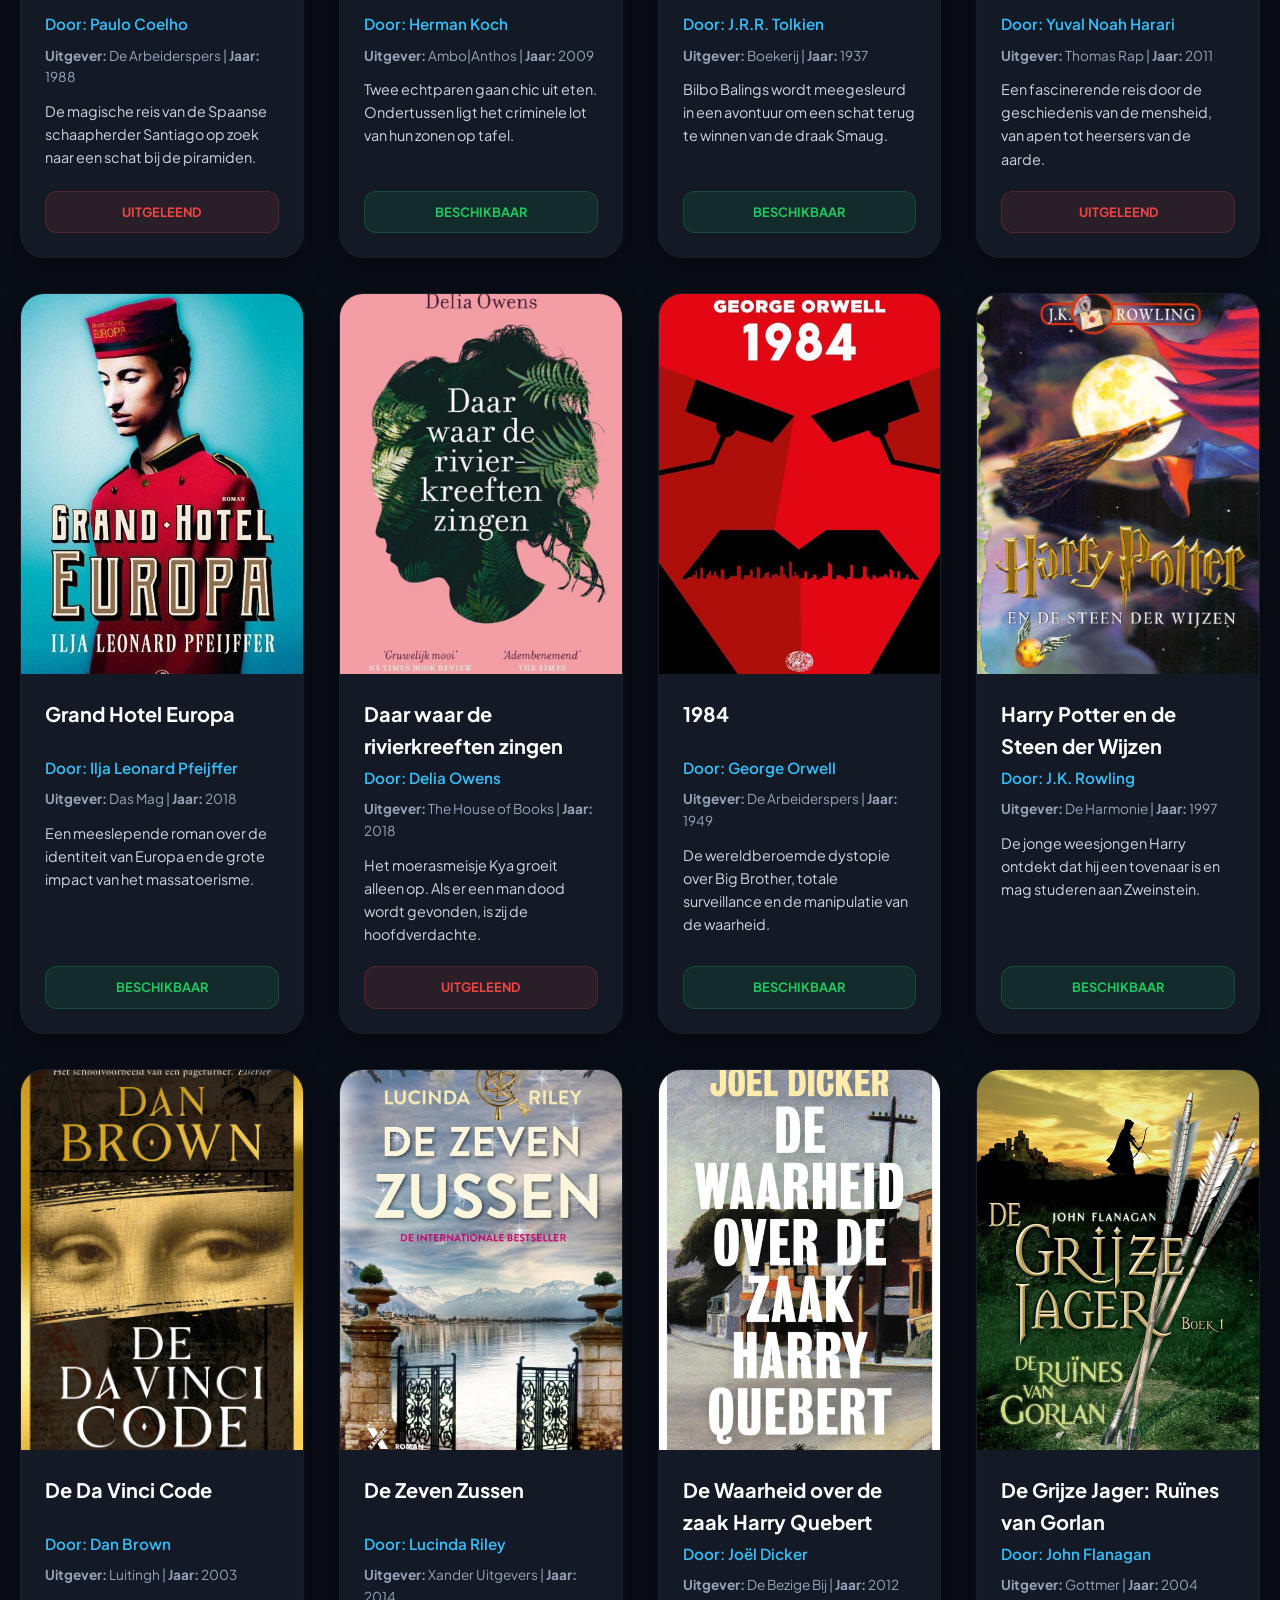
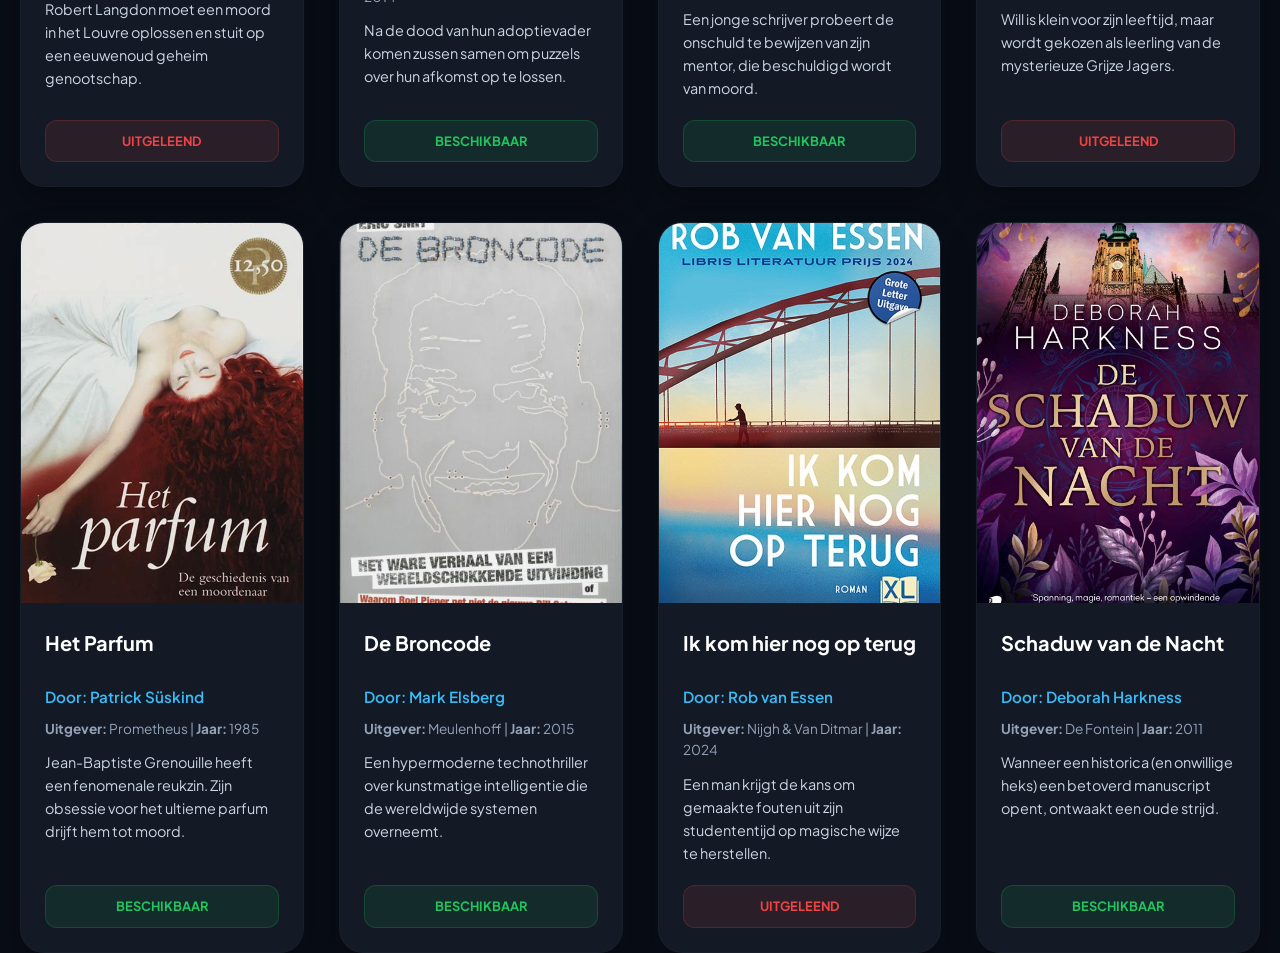
==== commit 87214995: "Fix layout issues in code (6a22b02f0c2347263393a46f)" ====
--- a/index.html
+++ b/index.html
@@ -59,7 +59,8 @@
                 <p class="meta-data"><strong>Uitgever:</strong> Signatuur | <strong>Jaar:</strong> 2001</p>
                 <p class="beschrijving">In het hart van Barcelona vindt een jongen een geheimzinnig boek dat zijn leven zal veranderen.</p>
                 <div class="status-container"><span class="status-badge beschikbaar">Beschikbaar</span></div>
-            </a>
+            </div>
+        </a>
 
         <a href="detail.html?id=2" class="boek" data-status="uitgeleend" data-title="De Middernachtbibliotheek" data-year="2020">
             <div class="cover-wrapper">
@@ -71,7 +72,8 @@
                 <p class="meta-data"><strong>Uitgever:</strong> HarperCollins | <strong>Jaar:</strong> 2020</p>
                 <p class="beschrijving">Tussen leven en dood is er een bibliotheek met boeken over alle levens die je had kunnen leiden.</p>
                 <div class="status-container"><span class="status-badge uitgeleend">Uitgeleend</span></div>
-            </a>
+            </div>
+        </a>
 
         <a href="detail.html?id=3" class="boek" data-status="beschikbaar" data-title="Duin" data-year="1965">
             <div class="cover-wrapper">
@@ -83,7 +85,8 @@
                 <p class="meta-data"><strong>Uitgever:</strong> Volt | <strong>Jaar:</strong> 1965</p>
                 <p class="beschrijving">Een episch sciencefiction-meesterwerk over de woestijnplaneet Arrakis en de strijd om de specie.</p>
                 <div class="status-container"><span class="status-badge beschikbaar">Beschikbaar</span></div>
-            </a>
+            </div>
+        </a>
 
         <a href="detail.html?id=4" class="boek" data-status="beschikbaar" data-title="Project Hail Mary" data-year="2021">
             <div class="cover-wrapper">
@@ -95,7 +98,8 @@
                 <p class="meta-data"><strong>Uitgever:</strong> Luitingh-Sijthoff | <strong>Jaar:</strong> 2021</p>
                 <p class="beschrijving">Een eenzame astronaut moet in zijn eentje de mensheid redden van een extinction-level event.</p>
                 <div class="status-container"><span class="status-badge beschikbaar">Beschikbaar</span></div>
-            </a>
+            </div>
+        </a>
 
         <a href="detail.html?id=5" class="boek" data-status="uitgeleend" data-title="De Alchemist" data-year="1988">
             <div class="cover-wrapper">
@@ -107,7 +111,8 @@
                 <p class="meta-data"><strong>Uitgever:</strong> De Arbeiderspers | <strong>Jaar:</strong> 1988</p>
                 <p class="beschrijving">De magische reis van de Spaanse schaapherder Santiago op zoek naar een schat bij de piramiden.</p>
                 <div class="status-container"><span class="status-badge uitgeleend">Uitgeleend</span></div>
-            </a>
+            </div>
+        </a>
 
         <a href="detail.html?id=6" class="boek" data-status="beschikbaar" data-title="Het Diner" data-year="2009">
             <div class="cover-wrapper">
@@ -119,7 +124,8 @@
                 <p class="meta-data"><strong>Uitgever:</strong> Ambo|Anthos | <strong>Jaar:</strong> 2009</p>
                 <p class="beschrijving">Twee echtparen gaan chic uit eten. Ondertussen ligt het criminele lot van hun zonen op tafel.</p>
                 <div class="status-container"><span class="status-badge beschikbaar">Beschikbaar</span></div>
-            </a>
+            </div>
+        </a>
 
         <a href="detail.html?id=7" class="boek" data-status="beschikbaar" data-title="De Hobbit" data-year="1937">
             <div class="cover-wrapper">
@@ -131,7 +137,8 @@
                 <p class="meta-data"><strong>Uitgever:</strong> Boekerij | <strong>Jaar:</strong> 1937</p>
                 <p class="beschrijving">Bilbo Balings wordt meegesleurd in een avontuur om een schat terug te winnen van de draak Smaug.</p>
                 <div class="status-container"><span class="status-badge beschikbaar">Beschikbaar</span></div>
-            </a>
+            </div>
+        </a>
 
         <a href="detail.html?id=8" class="boek" data-status="uitgeleend" data-title="Sapiens" data-year="2011">
             <div class="cover-wrapper">
@@ -143,7 +150,8 @@
                 <p class="meta-data"><strong>Uitgever:</strong> Thomas Rap | <strong>Jaar:</strong> 2011</p>
                 <p class="beschrijving">Een fascinerende reis door de geschiedenis van de mensheid, van apen tot heersers van de aarde.</p>
                 <div class="status-container"><span class="status-badge uitgeleend">Uitgeleend</span></div>
-            </a>
+            </div>
+        </a>
 
         <a href="detail.html?id=9" class="boek" data-status="beschikbaar" data-title="Grand Hotel Europa" data-year="2018">
             <div class="cover-wrapper">
@@ -155,7 +163,8 @@
                 <p class="meta-data"><strong>Uitgever:</strong> Das Mag | <strong>Jaar:</strong> 2018</p>
                 <p class="beschrijving">Een meeslepende roman over de identiteit van Europa en de grote impact van het massatoerisme.</p>
                 <div class="status-container"><span class="status-badge beschikbaar">Beschikbaar</span></div>
-            </a>
+            </div>
+        </a>
 
         <a href="detail.html?id=10" class="boek" data-status="uitgeleend" data-title="Daar waar de rivierkreeften zingen" data-year="2018">
             <div class="cover-wrapper">
@@ -167,7 +176,8 @@
                 <p class="meta-data"><strong>Uitgever:</strong> The House of Books | <strong>Jaar:</strong> 2018</p>
                 <p class="beschrijving">Het moerasmeisje Kya groeit alleen op. Als er een man dood wordt gevonden, is zij de hoofdverdachte.</p>
                 <div class="status-container"><span class="status-badge uitgeleend">Uitgeleend</span></div>
-            </a>
+            </div>
+        </a>
 
         <a href="detail.html?id=11" class="boek" data-status="beschikbaar" data-title="1984" data-year="1949">
             <div class="cover-wrapper">
@@ -179,7 +189,8 @@
                 <p class="meta-data"><strong>Uitgever:</strong> De Arbeiderspers | <strong>Jaar:</strong> 1949</p>
                 <p class="beschrijving">De wereldberoemde dystopie over Big Brother, totale surveillance en de manipulatie van de waarheid.</p>
                 <div class="status-container"><span class="status-badge beschikbaar">Beschikbaar</span></div>
-            </a>
+            </div>
+        </a>
 
         <a href="detail.html?id=12" class="boek" data-status="beschikbaar" data-title="Harry Potter en de Steen der Wijzen" data-year="1997">
             <div class="cover-wrapper">
@@ -191,7 +202,8 @@
                 <p class="meta-data"><strong>Uitgever:</strong> De Harmonie | <strong>Jaar:</strong> 1997</p>
                 <p class="beschrijving">De jonge weesjongen Harry ontdekt dat hij een tovenaar is en mag studeren aan Zweinstein.</p>
                 <div class="status-container"><span class="status-badge beschikbaar">Beschikbaar</span></div>
-            </a>
+            </div>
+        </a>
 
         <a href="detail.html?id=13" class="boek" data-status="uitgeleend" data-title="De Da Vinci Code" data-year="2003">
             <div class="cover-wrapper">
@@ -203,7 +215,8 @@
                 <p class="meta-data"><strong>Uitgever:</strong> Luitingh | <strong>Jaar:</strong> 2003</p>
                 <p class="beschrijving">Robert Langdon moet een moord in het Louvre oplossen en stuit op een eeuwenoud geheim genootschap.</p>
                 <div class="status-container"><span class="status-badge uitgeleend">Uitgeleend</span></div>
-            </a>
+            </div>
+        </a>
 
         <a href="detail.html?id=14" class="boek" data-status="beschikbaar" data-title="De Zeven Zussen" data-year="2014">
             <div class="cover-wrapper">
@@ -215,7 +228,8 @@
                 <p class="meta-data"><strong>Uitgever:</strong> Xander Uitgevers | <strong>Jaar:</strong> 2014</p>
                 <p class="beschrijving">Na de dood van hun adoptievader komen zussen samen om puzzels over hun afkomst op te lossen.</p>
                 <div class="status-container"><span class="status-badge beschikbaar">Beschikbaar</span></div>
-            </a>
+            </div>
+        </a>
 
         <a href="detail.html?id=15" class="boek" data-status="beschikbaar" data-title="De Waarheid over de zaak Harry Quebert" data-year="2012">
             <div class="cover-wrapper">
@@ -227,7 +241,8 @@
                 <p class="meta-data"><strong>Uitgever:</strong> De Bezige Bij | <strong>Jaar:</strong> 2012</p>
                 <p class="beschrijving">Een jonge schrijver probeert de onschuld te bewijzen van zijn mentor, die beschuldigd wordt van moord.</p>
                 <div class="status-container"><span class="status-badge beschikbaar">Beschikbaar</span></div>
-            </a>
+            </div>
+        </a>
 
         <a href="detail.html?id=16" class="boek" data-status="uitgeleend" data-title="De Grijze Jager" data-year="2004">
             <div class="cover-wrapper">
@@ -239,7 +254,8 @@
                 <p class="meta-data"><strong>Uitgever:</strong> Gottmer | <strong>Jaar:</strong> 2004</p>
                 <p class="beschrijving">Will is klein voor zijn leeftijd, maar wordt gekozen als leerling van de mysterieuze Grijze Jagers.</p>
                 <div class="status-container"><span class="status-badge uitgeleend">Uitgeleend</span></div>
-            </a>
+            </div>
+        </a>
 
         <a href="detail.html?id=17" class="boek" data-status="beschikbaar" data-title="Het Parfum" data-year="1985">
             <div class="cover-wrapper">
@@ -251,7 +267,8 @@
                 <p class="meta-data"><strong>Uitgever:</strong> Prometheus | <strong>Jaar:</strong> 1985</p>
                 <p class="beschrijving">Jean-Baptiste Grenouille heeft een fenomenale reukzin. Zijn obsessie voor het ultieme parfum drijft hem tot moord.</p>
                 <div class="status-container"><span class="status-badge beschikbaar">Beschikbaar</span></div>
-            </a>
+            </div>
+        </a>
 
         <a href="detail.html?id=18" class="boek" data-status="beschikbaar" data-title="De Broncode" data-year="2015">
             <div class="cover-wrapper">
@@ -263,7 +280,8 @@
                 <p class="meta-data"><strong>Uitgever:</strong> Meulenhoff | <strong>Jaar:</strong> 2015</p>
                 <p class="beschrijving">Een hypermoderne technothriller over kunstmatige intelligentie die de wereldwijde systemen overneemt.</p>
                 <div class="status-container"><span class="status-badge beschikbaar">Beschikbaar</span></div>
-            </a>
+            </div>
+        </a>
 
         <a href="detail.html?id=19" class="boek" data-status="uitgeleend" data-title="Ik kom hier nog op terug" data-year="2024">
             <div class="cover-wrapper">
@@ -275,7 +293,8 @@
                 <p class="meta-data"><strong>Uitgever:</strong> Nijgh & Van Ditmar | <strong>Jaar:</strong> 2024</p>
                 <p class="beschrijving">Een man krijgt de kans om gemaakte fouten uit zijn studententijd op magische wijze te herstellen.</p>
                 <div class="status-container"><span class="status-badge uitgeleend">Uitgeleend</span></div>
-            </a>
+            </div>
+        </a>
 
         <a href="detail.html?id=20" class="boek" data-status="beschikbaar" data-title="Schaduw van de Nacht" data-year="2011">
             <div class="cover-wrapper">
@@ -287,7 +306,8 @@
                 <p class="meta-data"><strong>Uitgever:</strong> De Fontein | <strong>Jaar:</strong> 2011</p>
                 <p class="beschrijving">Wanneer een historica (en onwillige heks) een betoverd manuscript opent, ontwaakt een oude strijd.</p>
                 <div class="status-container"><span class="status-badge beschikbaar">Beschikbaar</span></div>
-            </a>
+            </div>
+        </a>
 
     </main>
 
--- a/style.css
+++ b/style.css
@@ -46,6 +46,8 @@
     border-bottom: 1px solid rgba(255, 255, 255, 0.05);
 }
 
+.logo-area { display: flex; align-items: center; gap: 10px; }
+
 header h1 {
     font-size: 1.5rem;
     font-weight: 800;
@@ -191,7 +193,7 @@
     padding-bottom: 25px;
 }
 .detail-section h3 { font-size: 1.2rem; color: white; margin-bottom: 12px; }
-.detail-section p { color: #cbd5e1; font-size: 1rem; line-net: 1.7; }
+.detail-section p { color: #cbd5e1; font-size: 1rem; line-height: 1.7; }
 
 /* AUDIO SPELER STYLING */
 audio { width: 100%; max-width: 500px; margin-top: 10px; filter: invert(0.9) hue-rotate(180deg); }
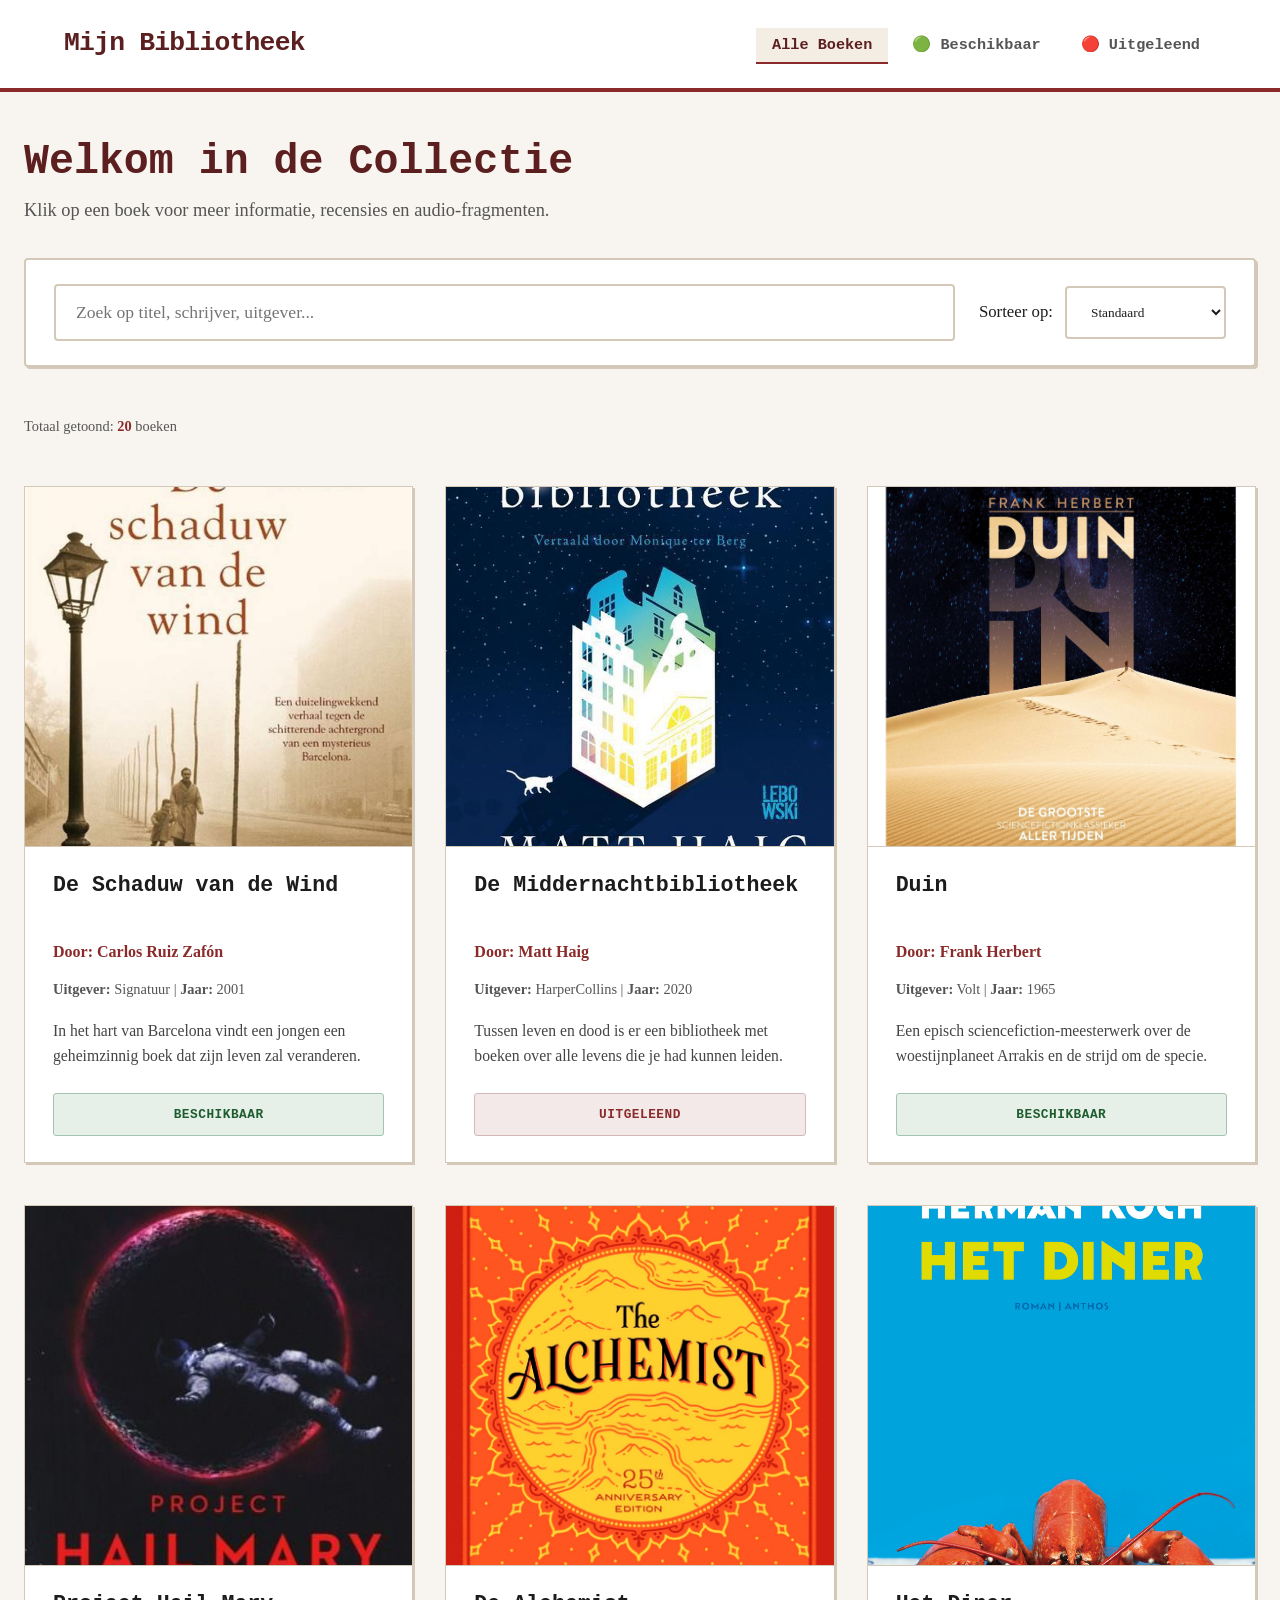
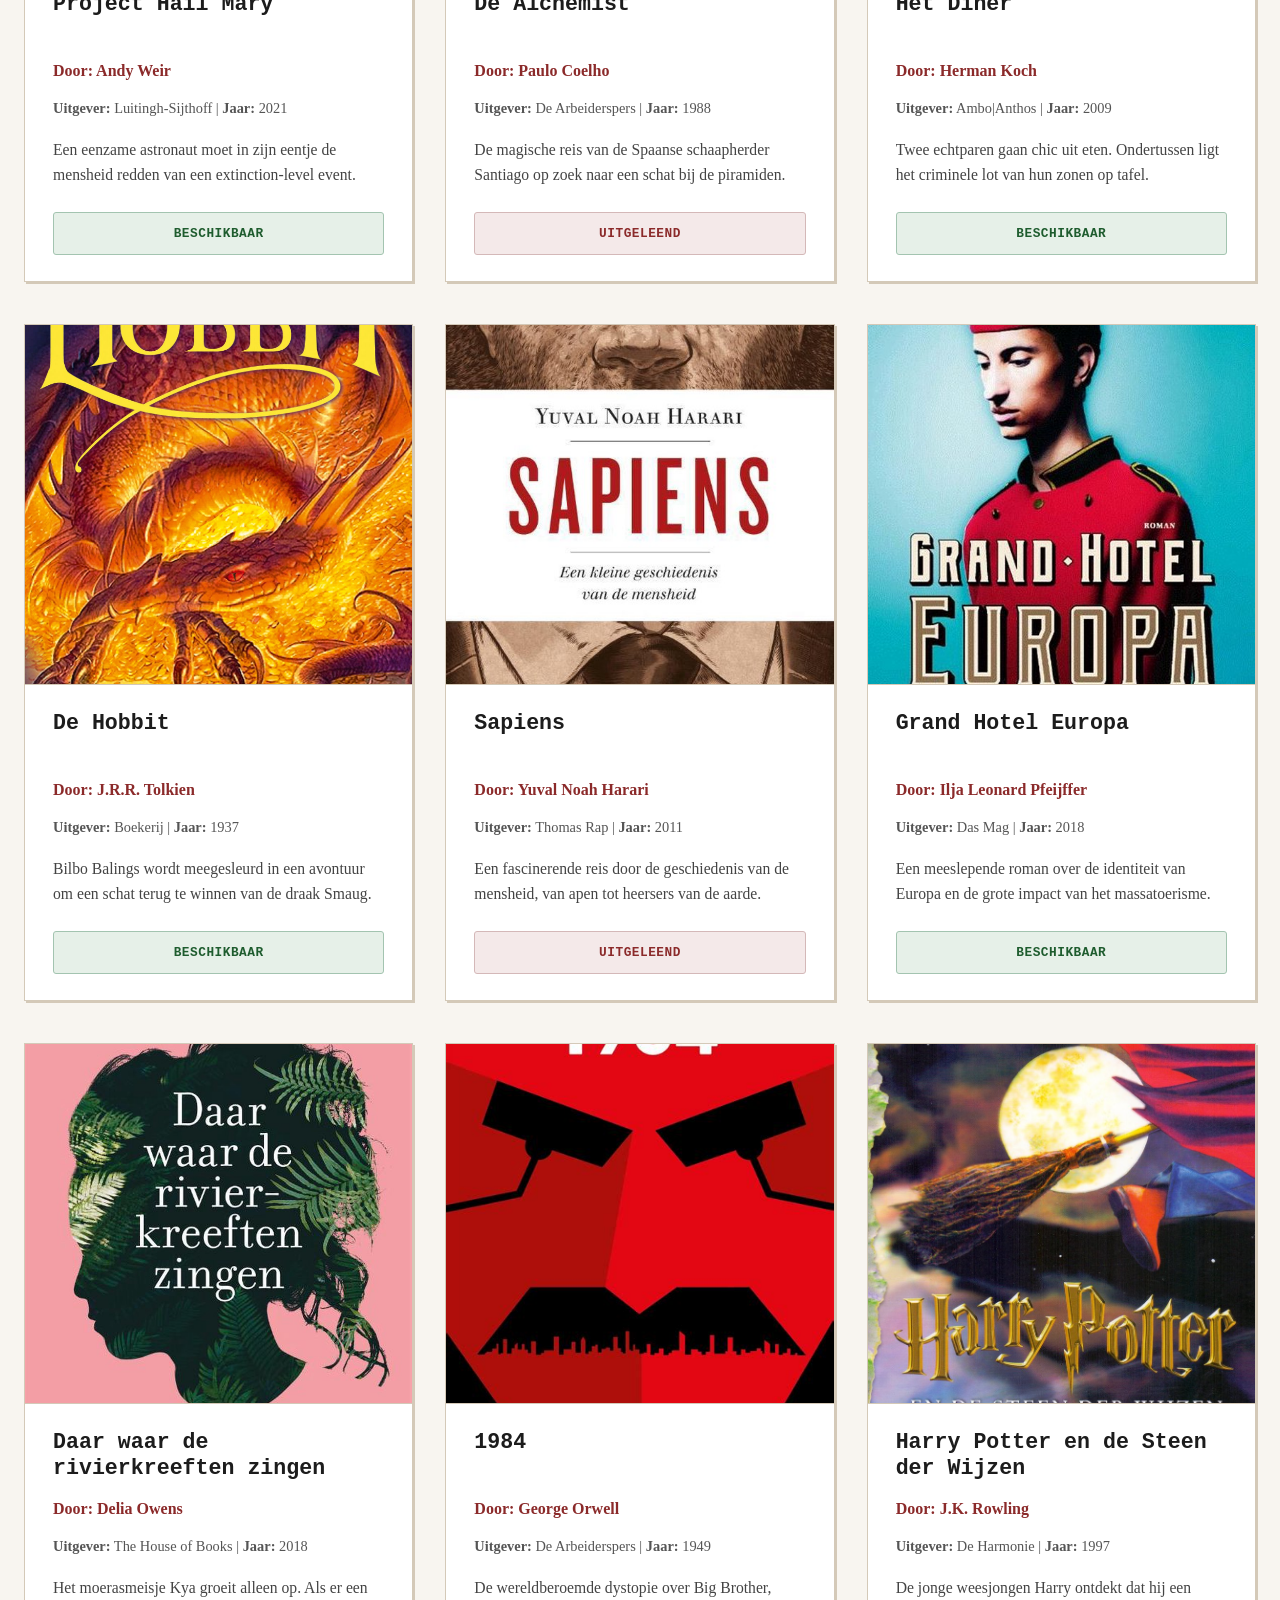
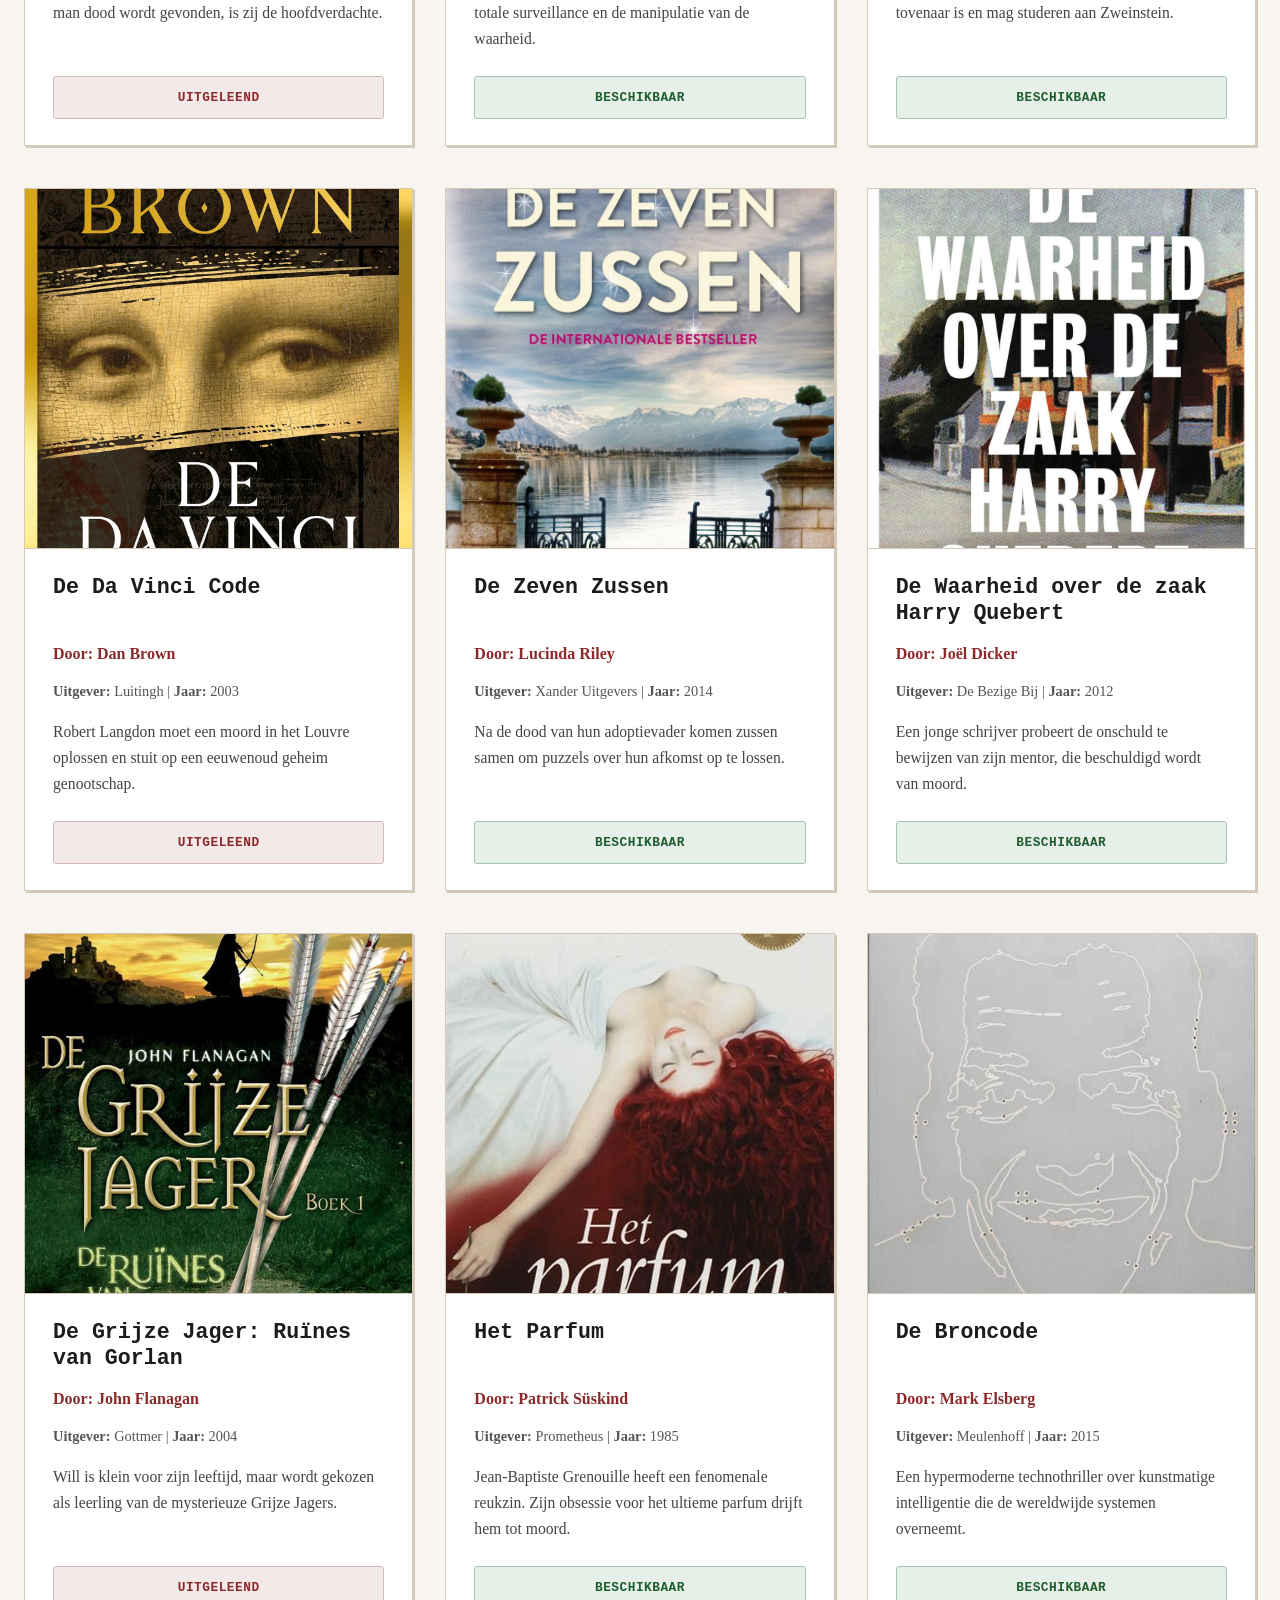
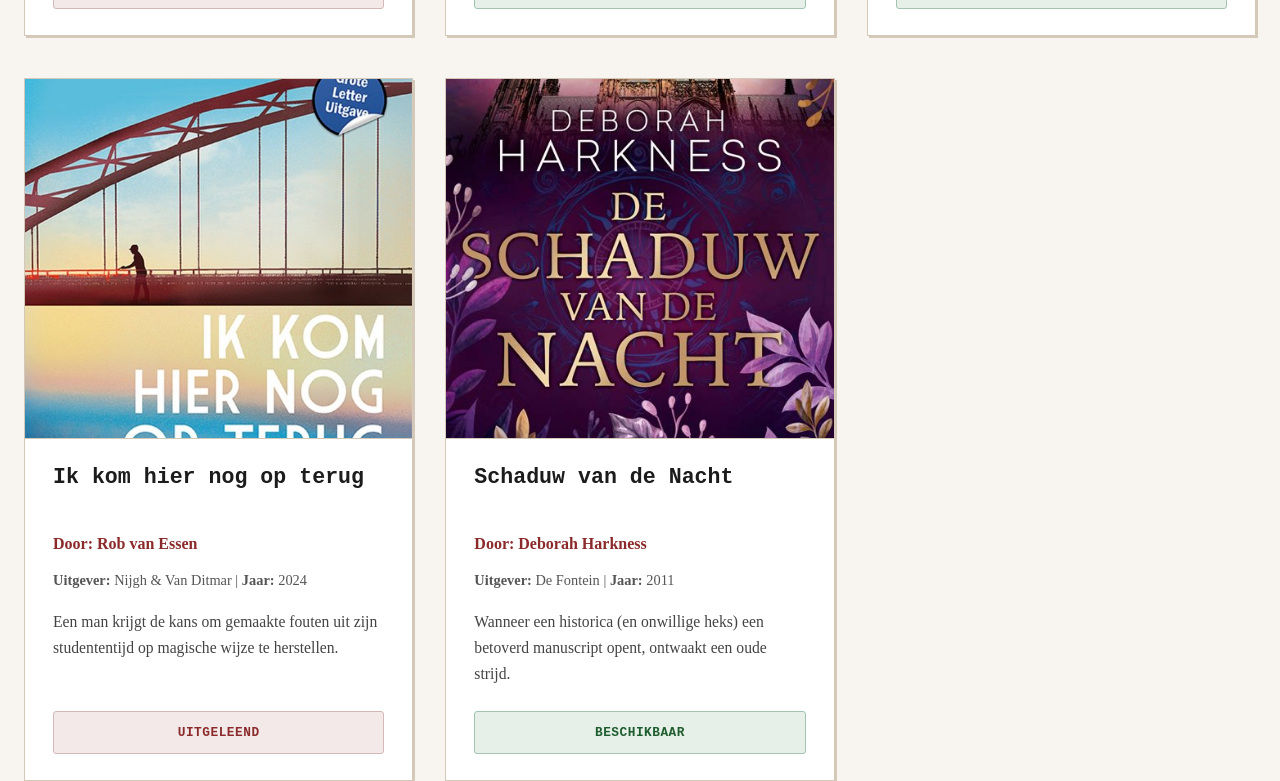
==== commit 713a5fcf: "Update index.html" ====
--- a/index.html
+++ b/index.html
@@ -13,7 +13,6 @@
 
     <header>
         <div class="logo-area">
-            <span class="icon">📖</span>
             <h1>Mijn Bibliotheek</h1> </div>
         <nav>
             <ul>
@@ -59,8 +58,8 @@
                 <p class="meta-data"><strong>Uitgever:</strong> Signatuur | <strong>Jaar:</strong> 2001</p>
                 <p class="beschrijving">In het hart van Barcelona vindt een jongen een geheimzinnig boek dat zijn leven zal veranderen.</p>
                 <div class="status-container"><span class="status-badge beschikbaar">Beschikbaar</span></div>
-            </div>
-        </a>
+            </div>
+        </a>
 
         <a href="detail.html?id=2" class="boek" data-status="uitgeleend" data-title="De Middernachtbibliotheek" data-year="2020">
             <div class="cover-wrapper">
@@ -72,8 +71,8 @@
                 <p class="meta-data"><strong>Uitgever:</strong> HarperCollins | <strong>Jaar:</strong> 2020</p>
                 <p class="beschrijving">Tussen leven en dood is er een bibliotheek met boeken over alle levens die je had kunnen leiden.</p>
                 <div class="status-container"><span class="status-badge uitgeleend">Uitgeleend</span></div>
-            </div>
-        </a>
+            </div>
+        </a>
 
         <a href="detail.html?id=3" class="boek" data-status="beschikbaar" data-title="Duin" data-year="1965">
             <div class="cover-wrapper">
@@ -85,8 +84,8 @@
                 <p class="meta-data"><strong>Uitgever:</strong> Volt | <strong>Jaar:</strong> 1965</p>
                 <p class="beschrijving">Een episch sciencefiction-meesterwerk over de woestijnplaneet Arrakis en de strijd om de specie.</p>
                 <div class="status-container"><span class="status-badge beschikbaar">Beschikbaar</span></div>
-            </div>
-        </a>
+            </div>
+        </a>
 
         <a href="detail.html?id=4" class="boek" data-status="beschikbaar" data-title="Project Hail Mary" data-year="2021">
             <div class="cover-wrapper">
@@ -98,8 +97,8 @@
                 <p class="meta-data"><strong>Uitgever:</strong> Luitingh-Sijthoff | <strong>Jaar:</strong> 2021</p>
                 <p class="beschrijving">Een eenzame astronaut moet in zijn eentje de mensheid redden van een extinction-level event.</p>
                 <div class="status-container"><span class="status-badge beschikbaar">Beschikbaar</span></div>
-            </div>
-        </a>
+            </div>
+        </a>
 
         <a href="detail.html?id=5" class="boek" data-status="uitgeleend" data-title="De Alchemist" data-year="1988">
             <div class="cover-wrapper">
@@ -111,8 +110,8 @@
                 <p class="meta-data"><strong>Uitgever:</strong> De Arbeiderspers | <strong>Jaar:</strong> 1988</p>
                 <p class="beschrijving">De magische reis van de Spaanse schaapherder Santiago op zoek naar een schat bij de piramiden.</p>
                 <div class="status-container"><span class="status-badge uitgeleend">Uitgeleend</span></div>
-            </div>
-        </a>
+            </div>
+        </a>
 
         <a href="detail.html?id=6" class="boek" data-status="beschikbaar" data-title="Het Diner" data-year="2009">
             <div class="cover-wrapper">
@@ -124,8 +123,8 @@
                 <p class="meta-data"><strong>Uitgever:</strong> Ambo|Anthos | <strong>Jaar:</strong> 2009</p>
                 <p class="beschrijving">Twee echtparen gaan chic uit eten. Ondertussen ligt het criminele lot van hun zonen op tafel.</p>
                 <div class="status-container"><span class="status-badge beschikbaar">Beschikbaar</span></div>
-            </div>
-        </a>
+            </div>
+        </a>
 
         <a href="detail.html?id=7" class="boek" data-status="beschikbaar" data-title="De Hobbit" data-year="1937">
             <div class="cover-wrapper">
@@ -137,8 +136,8 @@
                 <p class="meta-data"><strong>Uitgever:</strong> Boekerij | <strong>Jaar:</strong> 1937</p>
                 <p class="beschrijving">Bilbo Balings wordt meegesleurd in een avontuur om een schat terug te winnen van de draak Smaug.</p>
                 <div class="status-container"><span class="status-badge beschikbaar">Beschikbaar</span></div>
-            </div>
-        </a>
+            </div>
+        </a>
 
         <a href="detail.html?id=8" class="boek" data-status="uitgeleend" data-title="Sapiens" data-year="2011">
             <div class="cover-wrapper">
@@ -150,8 +149,8 @@
                 <p class="meta-data"><strong>Uitgever:</strong> Thomas Rap | <strong>Jaar:</strong> 2011</p>
                 <p class="beschrijving">Een fascinerende reis door de geschiedenis van de mensheid, van apen tot heersers van de aarde.</p>
                 <div class="status-container"><span class="status-badge uitgeleend">Uitgeleend</span></div>
-            </div>
-        </a>
+            </div>
+        </a>
 
         <a href="detail.html?id=9" class="boek" data-status="beschikbaar" data-title="Grand Hotel Europa" data-year="2018">
             <div class="cover-wrapper">
@@ -163,8 +162,8 @@
                 <p class="meta-data"><strong>Uitgever:</strong> Das Mag | <strong>Jaar:</strong> 2018</p>
                 <p class="beschrijving">Een meeslepende roman over de identiteit van Europa en de grote impact van het massatoerisme.</p>
                 <div class="status-container"><span class="status-badge beschikbaar">Beschikbaar</span></div>
-            </div>
-        </a>
+            </div>
+        </a>
 
         <a href="detail.html?id=10" class="boek" data-status="uitgeleend" data-title="Daar waar de rivierkreeften zingen" data-year="2018">
             <div class="cover-wrapper">
@@ -176,8 +175,8 @@
                 <p class="meta-data"><strong>Uitgever:</strong> The House of Books | <strong>Jaar:</strong> 2018</p>
                 <p class="beschrijving">Het moerasmeisje Kya groeit alleen op. Als er een man dood wordt gevonden, is zij de hoofdverdachte.</p>
                 <div class="status-container"><span class="status-badge uitgeleend">Uitgeleend</span></div>
-            </div>
-        </a>
+            </div>
+        </a>
 
         <a href="detail.html?id=11" class="boek" data-status="beschikbaar" data-title="1984" data-year="1949">
             <div class="cover-wrapper">
@@ -189,8 +188,8 @@
                 <p class="meta-data"><strong>Uitgever:</strong> De Arbeiderspers | <strong>Jaar:</strong> 1949</p>
                 <p class="beschrijving">De wereldberoemde dystopie over Big Brother, totale surveillance en de manipulatie van de waarheid.</p>
                 <div class="status-container"><span class="status-badge beschikbaar">Beschikbaar</span></div>
-            </div>
-        </a>
+            </div>
+        </a>
 
         <a href="detail.html?id=12" class="boek" data-status="beschikbaar" data-title="Harry Potter en de Steen der Wijzen" data-year="1997">
             <div class="cover-wrapper">
@@ -202,8 +201,8 @@
                 <p class="meta-data"><strong>Uitgever:</strong> De Harmonie | <strong>Jaar:</strong> 1997</p>
                 <p class="beschrijving">De jonge weesjongen Harry ontdekt dat hij een tovenaar is en mag studeren aan Zweinstein.</p>
                 <div class="status-container"><span class="status-badge beschikbaar">Beschikbaar</span></div>
-            </div>
-        </a>
+            </div>
+        </a>
 
         <a href="detail.html?id=13" class="boek" data-status="uitgeleend" data-title="De Da Vinci Code" data-year="2003">
             <div class="cover-wrapper">
@@ -215,8 +214,8 @@
                 <p class="meta-data"><strong>Uitgever:</strong> Luitingh | <strong>Jaar:</strong> 2003</p>
                 <p class="beschrijving">Robert Langdon moet een moord in het Louvre oplossen en stuit op een eeuwenoud geheim genootschap.</p>
                 <div class="status-container"><span class="status-badge uitgeleend">Uitgeleend</span></div>
-            </div>
-        </a>
+            </div>
+        </a>
 
         <a href="detail.html?id=14" class="boek" data-status="beschikbaar" data-title="De Zeven Zussen" data-year="2014">
             <div class="cover-wrapper">
@@ -228,8 +227,8 @@
                 <p class="meta-data"><strong>Uitgever:</strong> Xander Uitgevers | <strong>Jaar:</strong> 2014</p>
                 <p class="beschrijving">Na de dood van hun adoptievader komen zussen samen om puzzels over hun afkomst op te lossen.</p>
                 <div class="status-container"><span class="status-badge beschikbaar">Beschikbaar</span></div>
-            </div>
-        </a>
+            </div>
+        </a>
 
         <a href="detail.html?id=15" class="boek" data-status="beschikbaar" data-title="De Waarheid over de zaak Harry Quebert" data-year="2012">
             <div class="cover-wrapper">
@@ -241,8 +240,8 @@
                 <p class="meta-data"><strong>Uitgever:</strong> De Bezige Bij | <strong>Jaar:</strong> 2012</p>
                 <p class="beschrijving">Een jonge schrijver probeert de onschuld te bewijzen van zijn mentor, die beschuldigd wordt van moord.</p>
                 <div class="status-container"><span class="status-badge beschikbaar">Beschikbaar</span></div>
-            </div>
-        </a>
+            </div>
+        </a>
 
         <a href="detail.html?id=16" class="boek" data-status="uitgeleend" data-title="De Grijze Jager" data-year="2004">
             <div class="cover-wrapper">
@@ -254,8 +253,8 @@
                 <p class="meta-data"><strong>Uitgever:</strong> Gottmer | <strong>Jaar:</strong> 2004</p>
                 <p class="beschrijving">Will is klein voor zijn leeftijd, maar wordt gekozen als leerling van de mysterieuze Grijze Jagers.</p>
                 <div class="status-container"><span class="status-badge uitgeleend">Uitgeleend</span></div>
-            </div>
-        </a>
+            </div>
+        </a>
 
         <a href="detail.html?id=17" class="boek" data-status="beschikbaar" data-title="Het Parfum" data-year="1985">
             <div class="cover-wrapper">
@@ -267,8 +266,8 @@
                 <p class="meta-data"><strong>Uitgever:</strong> Prometheus | <strong>Jaar:</strong> 1985</p>
                 <p class="beschrijving">Jean-Baptiste Grenouille heeft een fenomenale reukzin. Zijn obsessie voor het ultieme parfum drijft hem tot moord.</p>
                 <div class="status-container"><span class="status-badge beschikbaar">Beschikbaar</span></div>
-            </div>
-        </a>
+            </div>
+        </a>
 
         <a href="detail.html?id=18" class="boek" data-status="beschikbaar" data-title="De Broncode" data-year="2015">
             <div class="cover-wrapper">
@@ -280,8 +279,8 @@
                 <p class="meta-data"><strong>Uitgever:</strong> Meulenhoff | <strong>Jaar:</strong> 2015</p>
                 <p class="beschrijving">Een hypermoderne technothriller over kunstmatige intelligentie die de wereldwijde systemen overneemt.</p>
                 <div class="status-container"><span class="status-badge beschikbaar">Beschikbaar</span></div>
-            </div>
-        </a>
+            </div>
+        </a>
 
         <a href="detail.html?id=19" class="boek" data-status="uitgeleend" data-title="Ik kom hier nog op terug" data-year="2024">
             <div class="cover-wrapper">
@@ -293,8 +292,8 @@
                 <p class="meta-data"><strong>Uitgever:</strong> Nijgh & Van Ditmar | <strong>Jaar:</strong> 2024</p>
                 <p class="beschrijving">Een man krijgt de kans om gemaakte fouten uit zijn studententijd op magische wijze te herstellen.</p>
                 <div class="status-container"><span class="status-badge uitgeleend">Uitgeleend</span></div>
-            </div>
-        </a>
+            </div>
+        </a>
 
         <a href="detail.html?id=20" class="boek" data-status="beschikbaar" data-title="Schaduw van de Nacht" data-year="2011">
             <div class="cover-wrapper">
@@ -306,11 +305,11 @@
                 <p class="meta-data"><strong>Uitgever:</strong> De Fontein | <strong>Jaar:</strong> 2011</p>
                 <p class="beschrijving">Wanneer een historica (en onwillige heks) een betoverd manuscript opent, ontwaakt een oude strijd.</p>
                 <div class="status-container"><span class="status-badge beschikbaar">Beschikbaar</span></div>
-            </div>
-        </a>
+            </div>
+        </a>
 
     </main>
 
     <script src="script.js"></script>
 </body>
-</html>+</html>
--- a/style.css
+++ b/style.css
@@ -1,17 +1,24 @@
-/* ROOT VARIABELEN */
+/* =============================================
+   style.css — bibliotheek
+   Iterated redesign (2023–2026)
+   Layer 1 (2023): Basis + functionaliteit
+   Layer 2 (2024): Typografie + leesbaarheid
+   Layer 3 (2025–2026): Karakter, dichtheid & imperfectie
+   ============================================= */
+
+/* ROOT VARIABELEN — evolved to warmer, editorial palette */
 :root {
-    --bg-dark: #090d16;
-    --bg-card: #131a26;
-    --bg-control: #1b2433;
-    --text-primary: #f1f5f9;
-    --text-muted: #94a3b8;
-    --accent-blue: #38bdf8;
-    --accent-purple: #a855f7;
-    --color-green: #22c55e;
-    --color-red: #ef4444;
-}
-
-/* RESET */
+    --bg-paper: #f8f5f0;
+    --bg-card: #ffffff;
+    --text-primary: #1c1c1c;
+    --text-muted: #555555;
+    --accent: #8b2a2a;           /* Diepe bibliotheek-rood / stempelkleur */
+    --accent-dark: #5c1f1f;
+    --border: #d4c9b8;
+    --shadow-light: 2px 2px 0 #d4c9b8;
+}
+
+/* RESET — Layer 1 */
 * {
     margin: 0;
     padding: 0;
@@ -19,195 +26,408 @@
 }
 
 body {
-    font-family: 'Plus Jakarta Sans', sans-serif;
-    background-color: var(--bg-dark);
+    font-family: 'Georgia', 'Times New Roman', serif;
+    background-color: var(--bg-paper);
     color: var(--text-primary);
-    line-height: 1.6;
-}
-
-/* KOPPELINGSTYLING (Zorgt dat kaarten er niet uitzien als blauwe hyperlinks) */
+    line-height: 1.65;
+    font-size: 1.05rem;
+}
+
+/* KOPPELINGSTYLING */
 a.boek {
     text-decoration: none;
     color: inherit;
 }
 
-/* STICKY NAVIGATIEBALK [cite: 57] */
+/* =============================================
+   NAVIGATIE — Layer 3: praktisch en stevig
+   ============================================= */
 header {
-    background: rgba(19, 26, 38, 0.85);
-    backdrop-filter: blur(15px);
-    -webkit-backdrop-filter: blur(15px);
-    padding: 20px 5%;
+    background: var(--bg-card);
+    border-bottom: 4px solid var(--accent);
+    padding: 22px 5%;
     position: sticky;
     top: 0;
     z-index: 1000;
     display: flex;
     justify-content: space-between;
     align-items: center;
-    border-bottom: 1px solid rgba(255, 255, 255, 0.05);
-}
-
-.logo-area { display: flex; align-items: center; gap: 10px; }
-
+}
+
 header h1 {
-    font-size: 1.5rem;
-    font-weight: 800;
-    background: linear-gradient(135deg, var(--accent-blue), var(--accent-purple));
-    -webkit-background-clip: text;
-    -webkit-text-fill-color: transparent;
-}
-
-nav ul { display: flex; list-style: none; gap: 10px; }
+    font-family: 'Courier New', monospace;
+    font-size: 1.65rem;
+    font-weight: 700;
+    letter-spacing: -0.03em;
+    color: var(--accent-dark);
+    margin: 0;
+}
+
+nav ul {
+    display: flex;
+    list-style: none;
+    gap: 8px;
+    flex-wrap: wrap;
+}
+
 nav a {
     color: var(--text-muted);
     text-decoration: none;
+    font-family: 'Courier New', monospace;
     font-weight: 600;
-    font-size: 0.9rem;
-    padding: 10px 18px;
-    border-radius: 12px;
-    transition: all 0.3s ease;
-}
-nav a:hover, nav a.active {
-    color: #ffffff;
-    background: rgba(56, 189, 248, 0.12);
-}
-
-/* DASHBOARD & BEDIENING */
-.dashboard { max-width: 1400px; margin: 40px auto; padding: 0 20px; }
-.hero-text h2 { font-size: 2.3rem; font-weight: 800; margin-bottom: 8px; }
-.hero-text p { color: var(--text-muted); margin-bottom: 25px; }
+    font-size: 0.95rem;
+    padding: 8px 16px;
+    transition: all 0.2s ease;
+    border-bottom: 2px solid transparent;
+}
+
+nav a:hover,
+nav a.active {
+    color: var(--accent-dark);
+    border-color: var(--accent);
+    background: #f4ede4;
+}
+
+/* =============================================
+   DASHBOARD & OVERZICHT — Layer 2 + 3
+   ============================================= */
+.dashboard {
+    max-width: 1420px;
+    margin: 48px auto;
+    padding: 0 24px;
+}
+
+.hero-text h2 {
+    font-family: 'Courier New', monospace;
+    font-size: 2.6rem;
+    font-weight: 700;
+    line-height: 1.05;
+    margin-bottom: 12px;
+    color: var(--accent-dark);
+}
+
+.hero-text p {
+    color: var(--text-muted);
+    font-size: 1.15rem;
+    max-width: 65ch;
+    margin-bottom: 32px;
+}
 
 .controls-panel {
     background-color: var(--bg-card);
-    padding: 20px;
-    border-radius: 20px;
-    display: flex; gap: 20px; flex-wrap: wrap;
-    border: 1px solid rgba(255, 255, 255, 0.02);
-}
-.search-box { flex: 2; min-width: 280px; }
+    padding: 24px 28px;
+    border: 2px solid var(--border);
+    border-radius: 4px; /* minder trendy, meer echt */
+    display: flex;
+    gap: 24px;
+    flex-wrap: wrap;
+    margin-bottom: 48px;
+    box-shadow: var(--shadow-light);
+}
+
+.search-box {
+    flex: 2;
+    min-width: 300px;
+}
+
 .search-box input {
-    width: 100%; padding: 14px 20px; border-radius: 14px;
-    border: 2px solid var(--bg-control); background-color: var(--bg-dark);
-    color: white; font-size: 1rem; outline: none;
-}
-.search-box input:focus { border-color: var(--accent-blue); }
-
-.sort-box { display: flex; align-items: center; gap: 10px; }
+    width: 100%;
+    padding: 16px 20px;
+    font-size: 1.1rem;
+    border: 2px solid var(--border);
+    background-color: white;
+    color: var(--text-primary);
+    font-family: inherit;
+    border-radius: 4px;
+}
+
+.search-box input:focus {
+    border-color: var(--accent);
+    outline: none;
+}
+
+.sort-box {
+    display: flex;
+    align-items: center;
+    gap: 12px;
+    flex-wrap: wrap;
+}
+
 .sort-box select {
-    padding: 14px; border-radius: 14px; background: var(--bg-dark);
-    color: white; border: 2px solid var(--bg-control); cursor: pointer;
-}
-
-.stats-counter { margin-top: 15px; font-size: 0.85rem; color: var(--text-muted); }
-.stats-counter span { color: var(--accent-blue); font-weight: 700; }
-
-/* GRID INDELING [cite: 54] */
+    padding: 16px 20px;
+    border: 2px solid var(--border);
+    background: white;
+    color: var(--text-primary);
+    font-family: inherit;
+    border-radius: 4px;
+    cursor: pointer;
+}
+
+.stats-counter {
+    margin-top: 12px;
+    font-size: 0.9rem;
+    color: var(--text-muted);
+}
+
+.stats-counter span {
+    color: var(--accent);
+    font-weight: 700;
+}
+
+/* GRID — Layer 1 + 3 (onregelmatige ritmes) */
 .bibliotheek-container {
     display: grid;
-    grid-template-columns: repeat(auto-fill, minmax(280px, 1fr));
-    gap: 35px; max-width: 1400px; margin: 0 auto; padding: 0 20px;
-}
-
-/* BOEK KAART DESIGN [cite: 35] */
+    grid-template-columns: repeat(auto-fill, minmax(300px, 1fr));
+    gap: 42px 32px;
+    max-width: 1420px;
+    margin: 0 auto;
+    padding: 0 24px;
+}
+
+/* BOEK KAART — evolved design (meer boek, minder app) */
 .boek {
     background-color: var(--bg-card);
-    border-radius: 24px; overflow: hidden;
-    display: flex; flex-direction: column;
-    box-shadow: 0 15px 30px rgba(0, 0, 0, 0.3);
-    border: 1px solid rgba(255, 255, 255, 0.02);
-    transition: transform 0.4s cubic-bezier(0.175, 0.885, 0.32, 1.15), box-shadow 0.4s ease, border-color 0.4s ease;
-}
-
-/* HOVER EFFECTEN [cite: 55] */
+    border: 1px solid var(--border);
+    display: flex;
+    flex-direction: column;
+    overflow: hidden;
+    box-shadow: var(--shadow-light);
+    transition: transform 0.25s ease, box-shadow 0.25s ease;
+}
+
 .boek:hover {
-    transform: translateY(-10px);
-    box-shadow: 0 25px 40px rgba(56, 189, 248, 0.15);
-    border-color: rgba(56, 189, 248, 0.3);
-}
-
-.cover-wrapper { width: 100%; height: 380px; overflow: hidden; }
-.boek img { width: 100%; height: 100%; object-fit: cover; transition: transform 0.5s ease; }
-.boek:hover img { transform: scale(1.05); }
-
-.boek-info { padding: 24px; display: flex; flex-direction: column; flex-grow: 1; }
-.boek-info h2 { font-size: 1.25rem; color: white; margin-bottom: 4px; min-height: 54px; }
+    transform: translateY(-4px);
+    box-shadow: 6px 8px 0 var(--border);
+}
+
+.cover-wrapper {
+    width: 100%;
+    height: 360px;
+    overflow: hidden;
+    border-bottom: 1px solid var(--border);
+}
+
+.boek img {
+    width: 100%;
+    height: 100%;
+    object-fit: cover;
+    transition: transform 0.6s ease;
+}
+
+.boek:hover img {
+    transform: scale(1.04);
+}
+
+.boek-info {
+    padding: 26px 28px;
+    display: flex;
+    flex-direction: column;
+    flex-grow: 1;
+}
+
+.boek-info h2 {
+    font-family: 'Courier New', monospace;
+    font-size: 1.35rem;
+    line-height: 1.2;
+    margin-bottom: 8px;
+    color: var(--text-primary);
+    min-height: 58px;
+}
 
 .schrijver {
-    font-size: 0.95rem;
-    color: var(--accent-blue);
+    font-size: 1rem;
+    color: var(--accent);
     font-weight: 600;
-    margin-bottom: 8px;
-}
-
-.meta-data { font-size: 0.85rem; color: var(--text-muted); margin-bottom: 12px; }
-.beschrijving { font-size: 0.9rem; color: #cbd5e1; margin-bottom: 20px; flex-grow: 1; }
-
-/* VERPLICHTE STATUS BADGES EN KLEUREN [cite: 12, 13, 19, 20, 27] */
+    margin-bottom: 12px;
+}
+
+.meta-data {
+    font-size: 0.9rem;
+    color: var(--text-muted);
+    margin-bottom: 16px;
+}
+
+.beschrijving {
+    font-size: 0.98rem;
+    color: #444;
+    margin-bottom: 24px;
+    flex-grow: 1;
+}
+
+/* STATUS BADGES — meer stempelgevoel */
 .status-badge {
-    display: block; text-align: center; padding: 10px;
-    border-radius: 12px; font-weight: 700; font-size: 0.8rem; text-transform: uppercase;
-}
-.beschikbaar { color: var(--color-green); background: rgba(34, 197, 94, 0.1); border: 1px solid rgba(34, 197, 94, 0.2); }
-.uitgeleend { color: var(--color-red); background: rgba(239, 68, 68, 0.1); border: 1px solid rgba(239, 68, 68, 0.2); }
-
-/* ========================================== */
-/* STYLING SPECIFIEK VOOR DE DETAILPAGINA     */
-/* ========================================== */
+    display: block;
+    text-align: center;
+    padding: 10px 16px;
+    border-radius: 3px;
+    font-weight: 700;
+    font-size: 0.8rem;
+    text-transform: uppercase;
+    letter-spacing: 0.5px;
+    font-family: 'Courier New', monospace;
+}
+
+.beschikbaar {
+    color: #1e5c2e;
+    background: #e6f0e8;
+    border: 1px solid #a3c4b0;
+}
+
+.uitgeleend {
+    color: #8b2a2a;
+    background: #f4e9e9;
+    border: 1px solid #d4b8b8;
+}
+
+/* =============================================
+   DETAILPAGINA — Layer 3: editorial density
+   ============================================= */
 .detail-page-body {
-    padding: 50px 20px;
-    display: flex; justify-content: center;
+    padding: 60px 24px;
+    display: flex;
+    justify-content: center;
+    background: var(--bg-paper);
 }
 
 .detail-container {
-    width: 100%; max-width: 1100px;
+    width: 100%;
+    max-width: 1180px;
     background-color: var(--bg-card);
-    padding: 40px; border-radius: 28px;
-    box-shadow: 0 20px 50px rgba(0,0,0,0.5);
-    border: 1px solid rgba(255, 255, 255, 0.03);
+    padding: 52px 56px;
+    border: 1px solid var(--border);
+    box-shadow: 4px 6px 0 var(--border);
 }
 
 .back-btn {
-    display: inline-block; text-decoration: none;
-    color: var(--accent-blue); font-weight: 600;
-    margin-bottom: 30px; transition: transform 0.2s ease;
-}
-.back-btn:hover { transform: translateX(-5px); }
-
-.detail-layout { display: flex; gap: 50px; flex-wrap: wrap; }
-.detail-cover { flex: 1; min-width: 300px; max-width: 400px; }
-.detail-cover img { width: 100%; border-radius: 20px; box-shadow: 0 15px 35px rgba(0,0,0,0.6); }
-
-.detail-info { flex: 2; min-width: 300px; }
-.detail-info h1 { font-size: 2.5rem; margin-bottom: 5px; color: white; }
-.detail-author { font-size: 1.3rem; color: var(--accent-blue); font-weight: 600; margin-bottom: 25px; }
+    display: inline-block;
+    color: var(--accent);
+    font-family: 'Courier New', monospace;
+    font-weight: 600;
+    margin-bottom: 36px;
+    text-decoration: none;
+}
+
+.back-btn:hover {
+    text-decoration: underline;
+    color: var(--accent-dark);
+}
+
+.detail-layout {
+    display: flex;
+    gap: 60px;
+    flex-wrap: wrap;
+}
+
+.detail-cover {
+    flex: 1;
+    min-width: 320px;
+    max-width: 420px;
+}
+
+.detail-cover img {
+    width: 100%;
+    border: 1px solid var(--border);
+    box-shadow: 6px 8px 0 var(--border);
+}
+
+.detail-info {
+    flex: 2;
+    min-width: 320px;
+}
+
+.detail-info h1 {
+    font-family: 'Courier New', monospace;
+    font-size: 2.8rem;
+    line-height: 1.05;
+    margin-bottom: 12px;
+    color: var(--accent-dark);
+}
+
+.detail-author {
+    font-size: 1.35rem;
+    color: var(--accent);
+    margin-bottom: 32px;
+}
 
 .detail-meta {
-    background-color: var(--bg-dark); padding: 20px;
-    border-radius: 16px; margin-bottom: 30px;
-    display: flex; gap: 30px; flex-wrap: wrap; align-items: center;
-}
-.detail-meta p { font-size: 0.95rem; color: var(--text-muted); }
-.detail-meta strong { color: white; }
+    background-color: #f4ede4;
+    padding: 24px;
+    border: 1px solid var(--border);
+    margin-bottom: 40px;
+    display: flex;
+    gap: 40px;
+    flex-wrap: wrap;
+}
+
+.detail-meta p {
+    font-size: 1rem;
+    color: var(--text-muted);
+}
 
 .detail-section {
-    margin-bottom: 35px; border-bottom: 1px solid rgba(255,255,255,0.05);
-    padding-bottom: 25px;
-}
-.detail-section h3 { font-size: 1.2rem; color: white; margin-bottom: 12px; }
-.detail-section p { color: #cbd5e1; font-size: 1rem; line-height: 1.7; }
-
-/* AUDIO SPELER STYLING */
-audio { width: 100%; max-width: 500px; margin-top: 10px; filter: invert(0.9) hue-rotate(180deg); }
-
-/* RECENSIE GEBIED */
-.reviews-list { display: flex; flex-direction: column; gap: 15px; margin-top: 15px; }
+    margin-bottom: 48px;
+    border-bottom: 1px solid var(--border);
+    padding-bottom: 36px;
+}
+
+.detail-section h3 {
+    font-family: 'Courier New', monospace;
+    font-size: 1.25rem;
+    margin-bottom: 16px;
+    color: var(--accent-dark);
+}
+
+.detail-section p {
+    color: #333;
+    font-size: 1.05rem;
+    line-height: 1.75;
+}
+
+/* Audio & Reviews */
+audio {
+    width: 100%;
+    max-width: 520px;
+    margin: 16px 0;
+}
+
+.reviews-list {
+    display: flex;
+    flex-direction: column;
+    gap: 24px;
+    margin-top: 20px;
+}
+
 .review-item {
-    background-color: var(--bg-dark); padding: 15px 20px;
-    border-radius: 14px; font-style: italic; font-size: 0.95rem;
-    border-left: 4px solid var(--accent-purple);
-}
-
-/* RESPONSIVE DESIGN */
+    background-color: #f8f5f0;
+    padding: 24px;
+    border-left: 5px solid var(--accent);
+    font-style: italic;
+    color: #444;
+}
+
+/* RESPONSIVE — practical, niet te clean */
 @media (max-width: 768px) {
-    .detail-layout { flex-direction: column; }
-    .detail-cover { max-width: 100%; }
-}+    header {
+        padding: 18px 5%;
+        flex-direction: column;
+        gap: 16px;
+    }
+    
+    .bibliotheek-container {
+        gap: 36px 24px;
+        padding: 0 16px;
+    }
+    
+    .detail-layout {
+        flex-direction: column;
+        gap: 40px;
+    }
+    
+    .detail-container {
+        padding: 32px 24px;
+    }
+    
+    .controls-panel {
+        padding: 20px;
+    }
+}
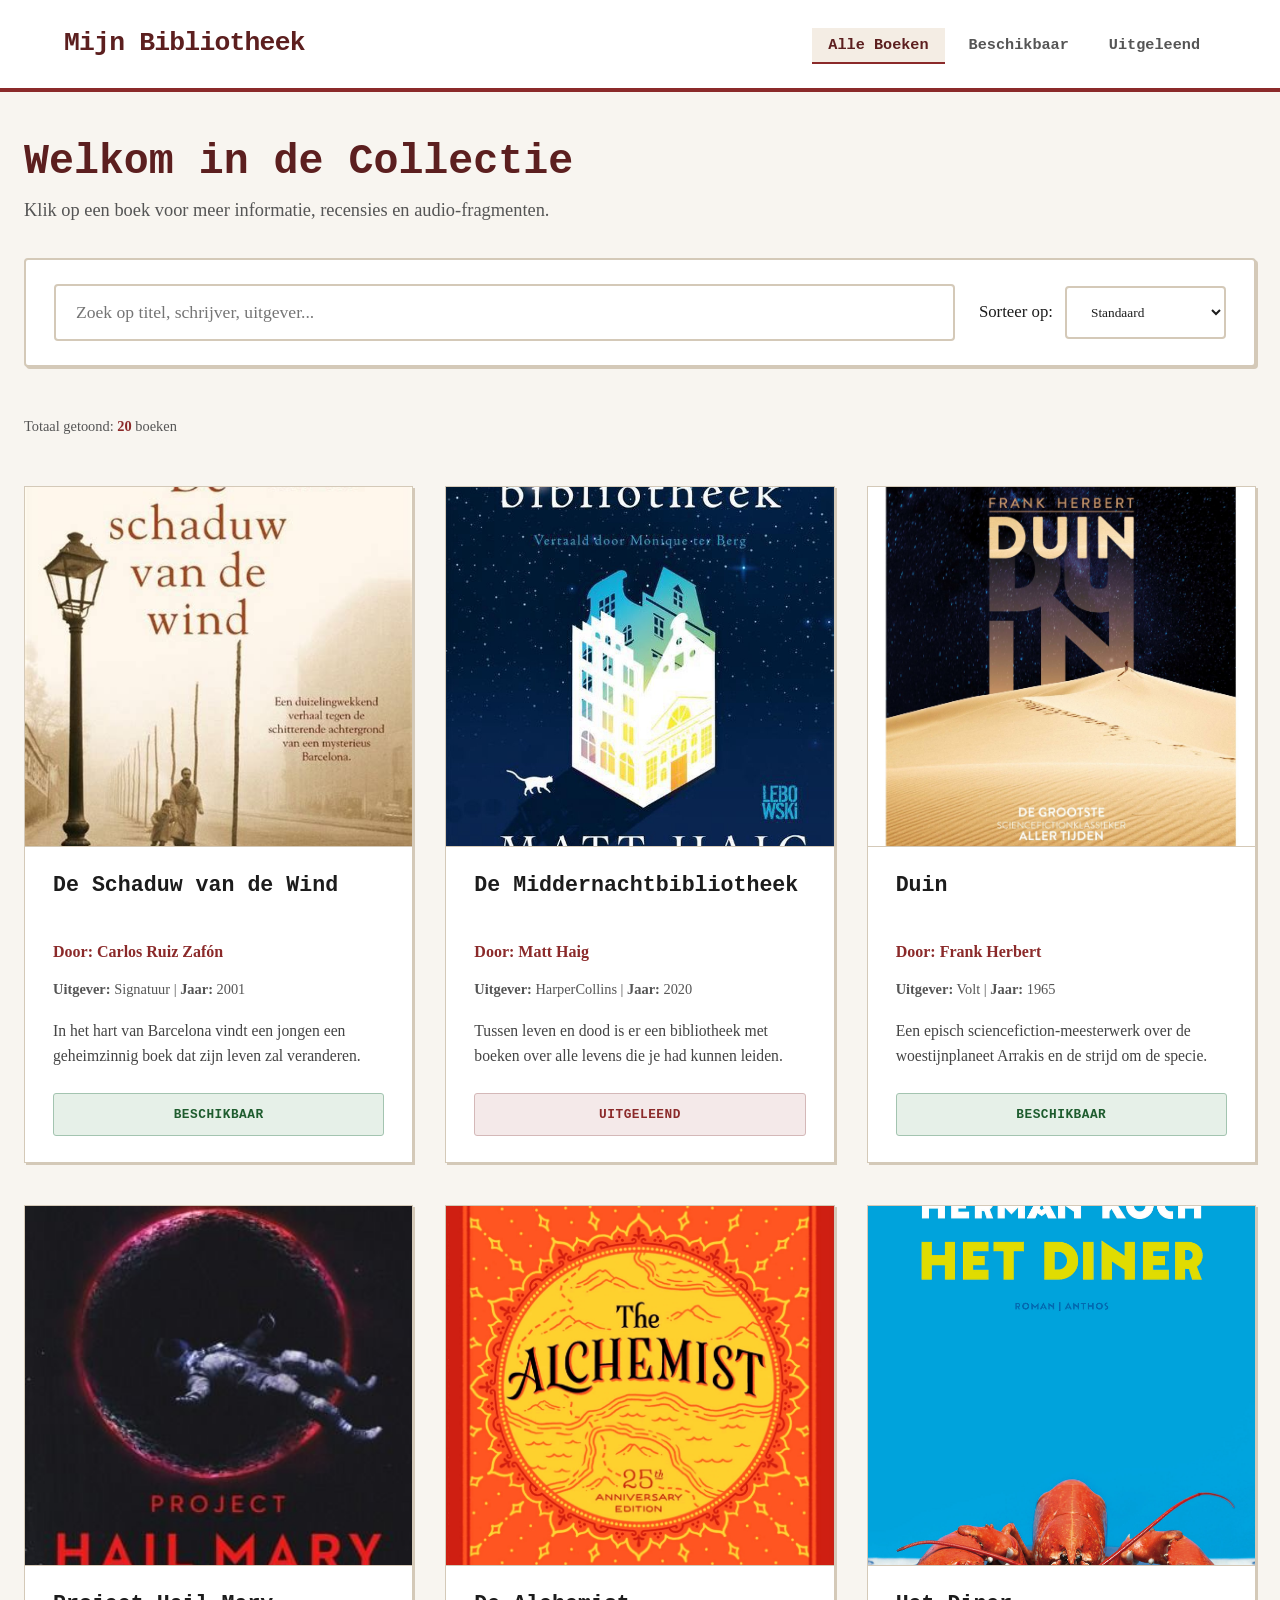
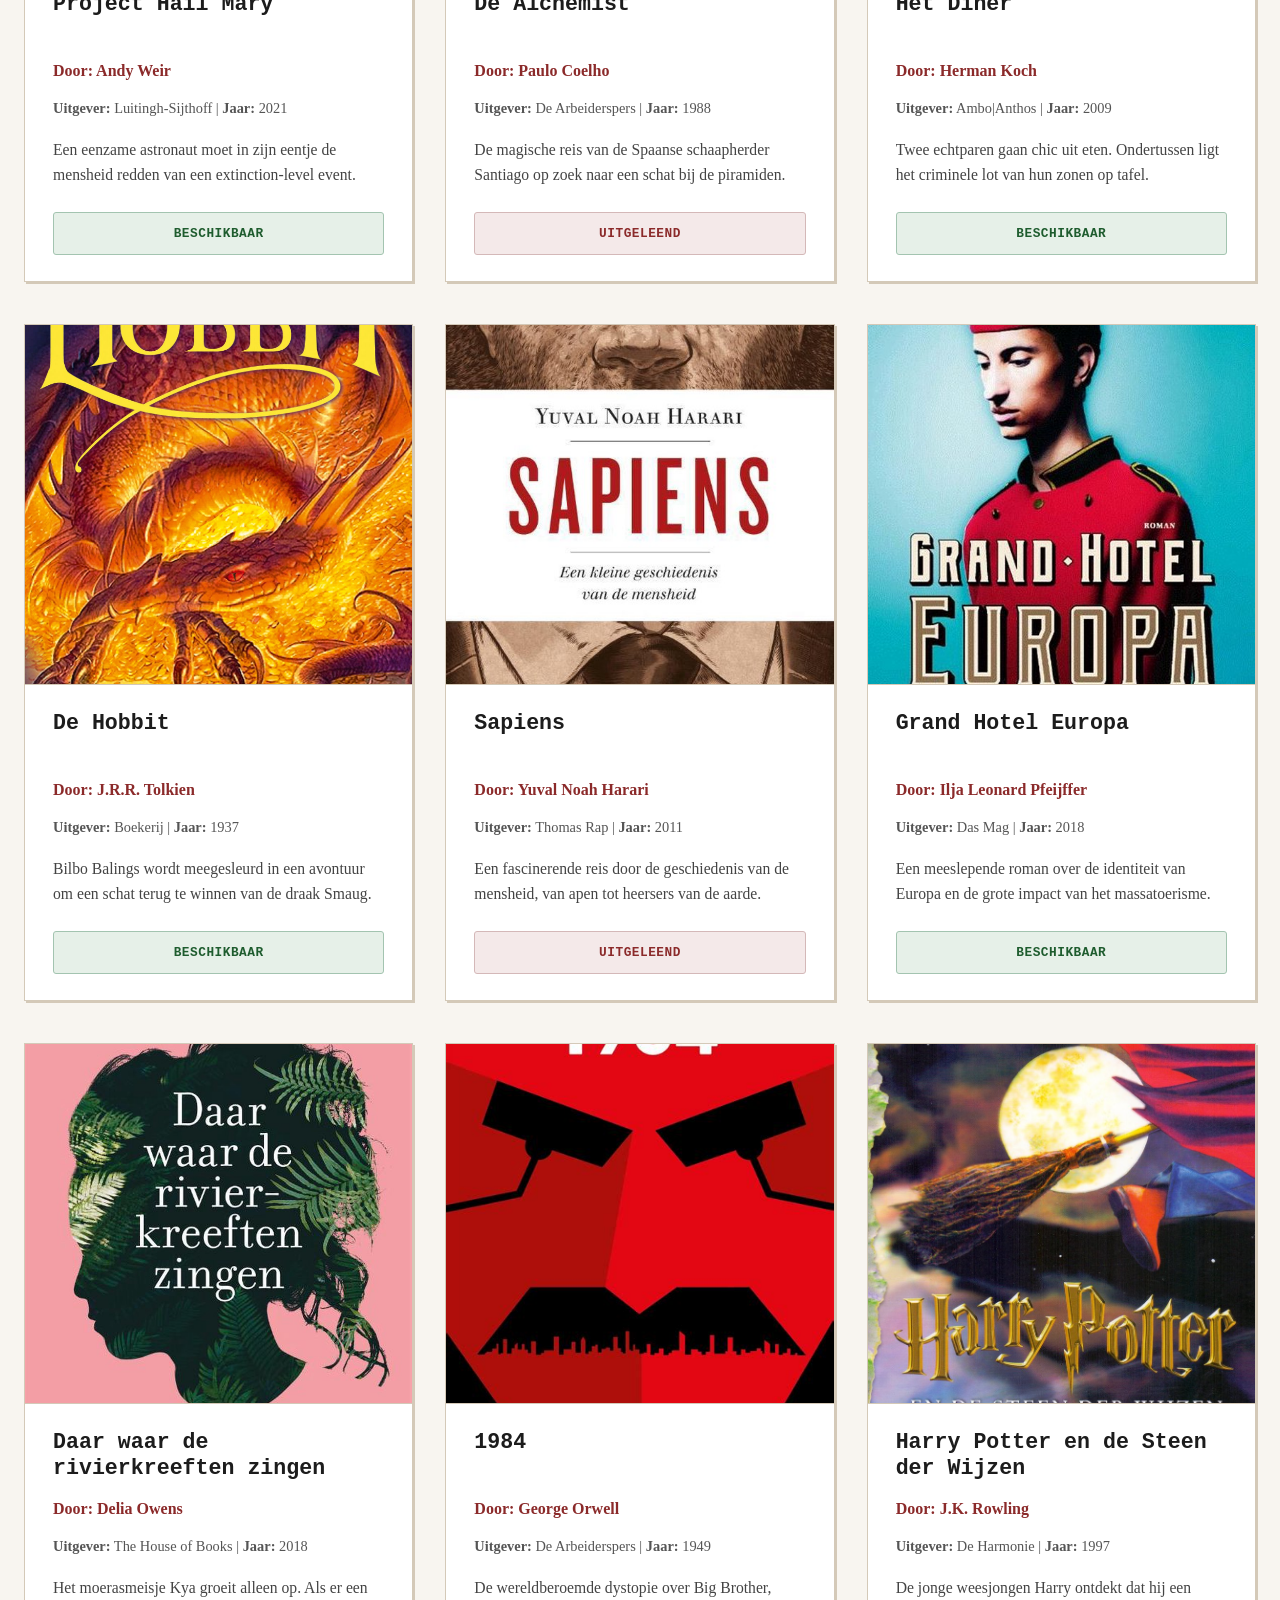
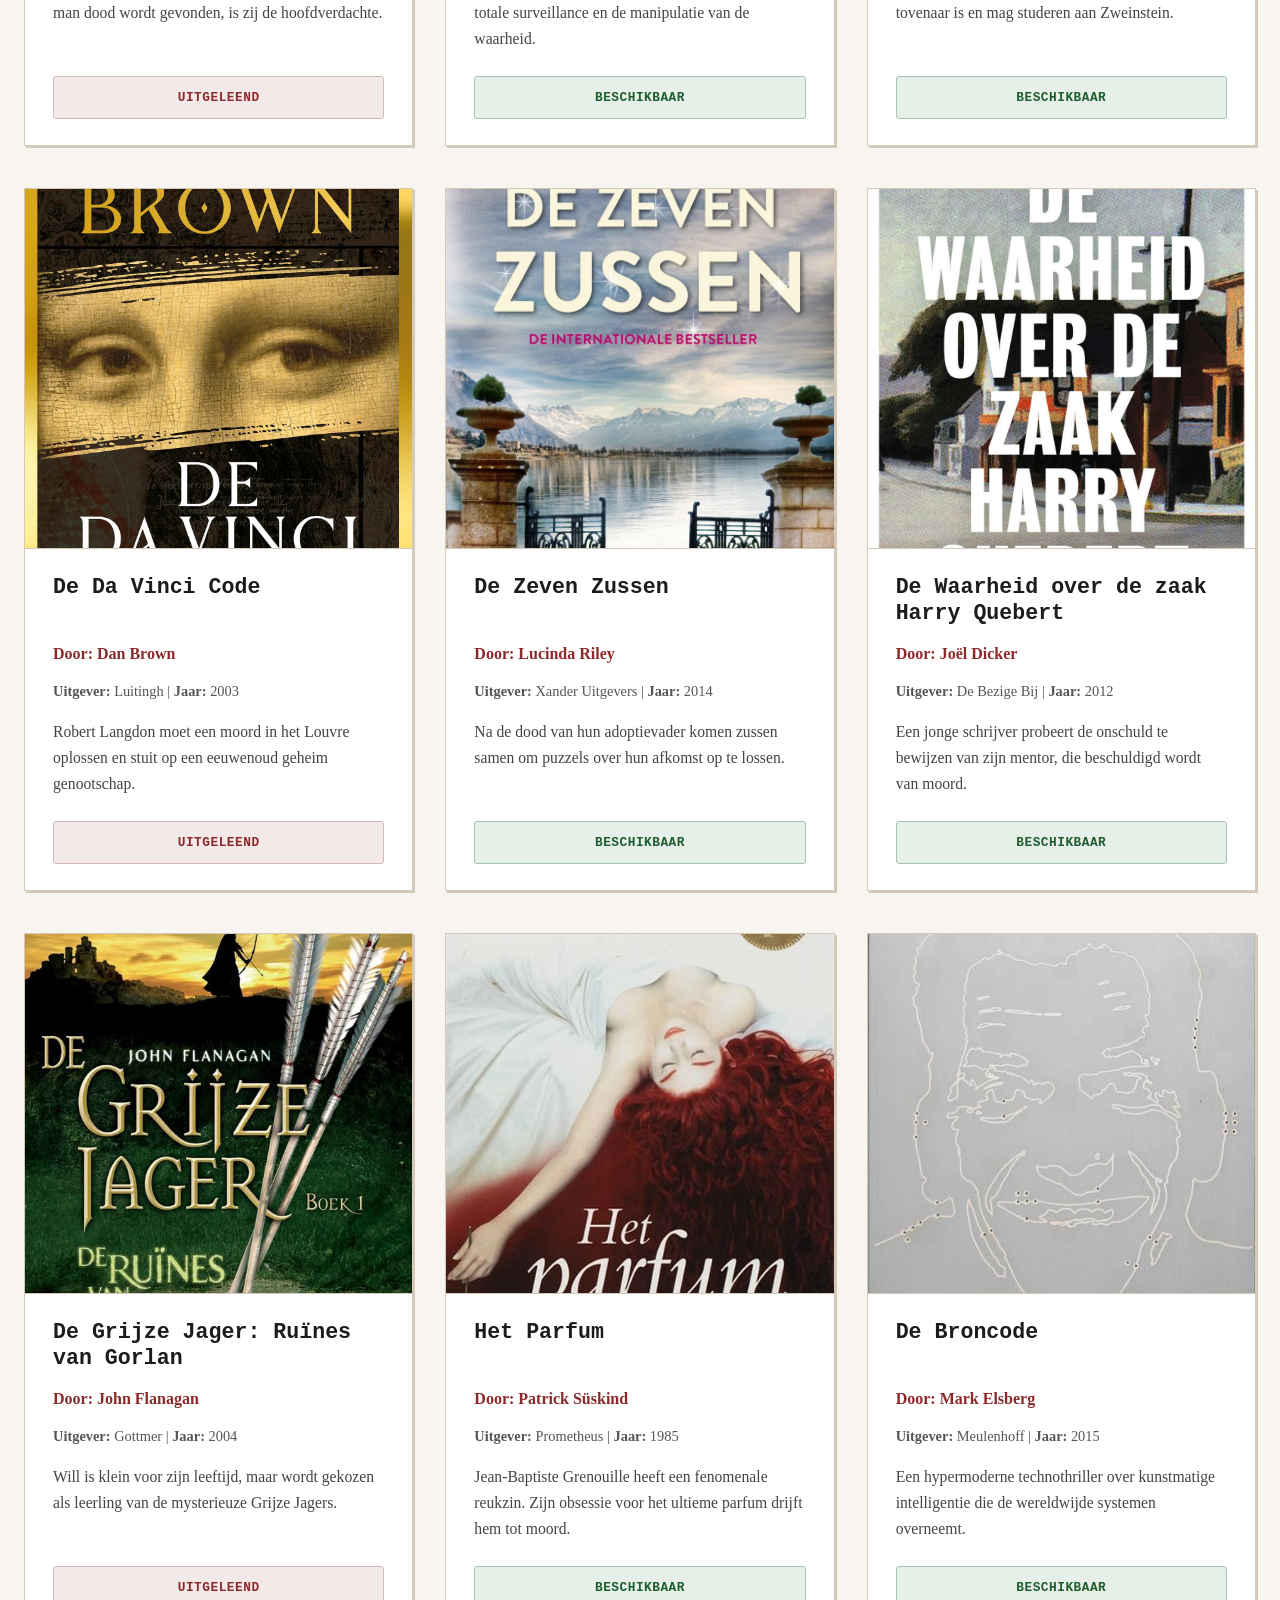
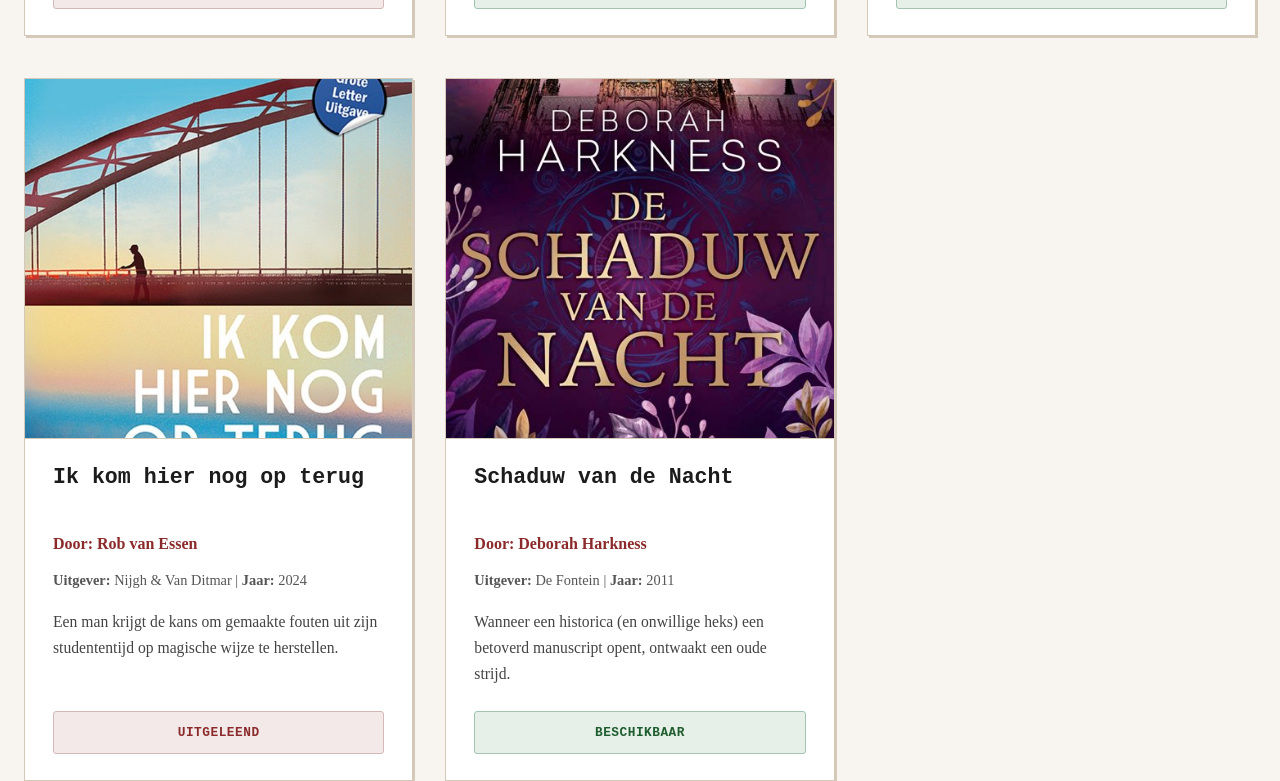
==== commit 956d3ce6: "Update index.html" ====
--- a/index.html
+++ b/index.html
@@ -17,8 +17,8 @@
         <nav>
             <ul>
                 <li><a href="#" class="nav-link active" data-filter="all">Alle Boeken</a></li>
-                <li><a href="#" class="nav-link" data-filter="beschikbaar">🟢 Beschikbaar</a></li>
-                <li><a href="#" class="nav-link" data-filter="uitgeleend">🔴 Uitgeleend</a></li>
+                <li><a href="#" class="nav-link" data-filter="beschikbaar">Beschikbaar</a></li>
+                <li><a href="#" class="nav-link" data-filter="uitgeleend">Uitgeleend</a></li>
             </ul>
         </nav>
     </header>
